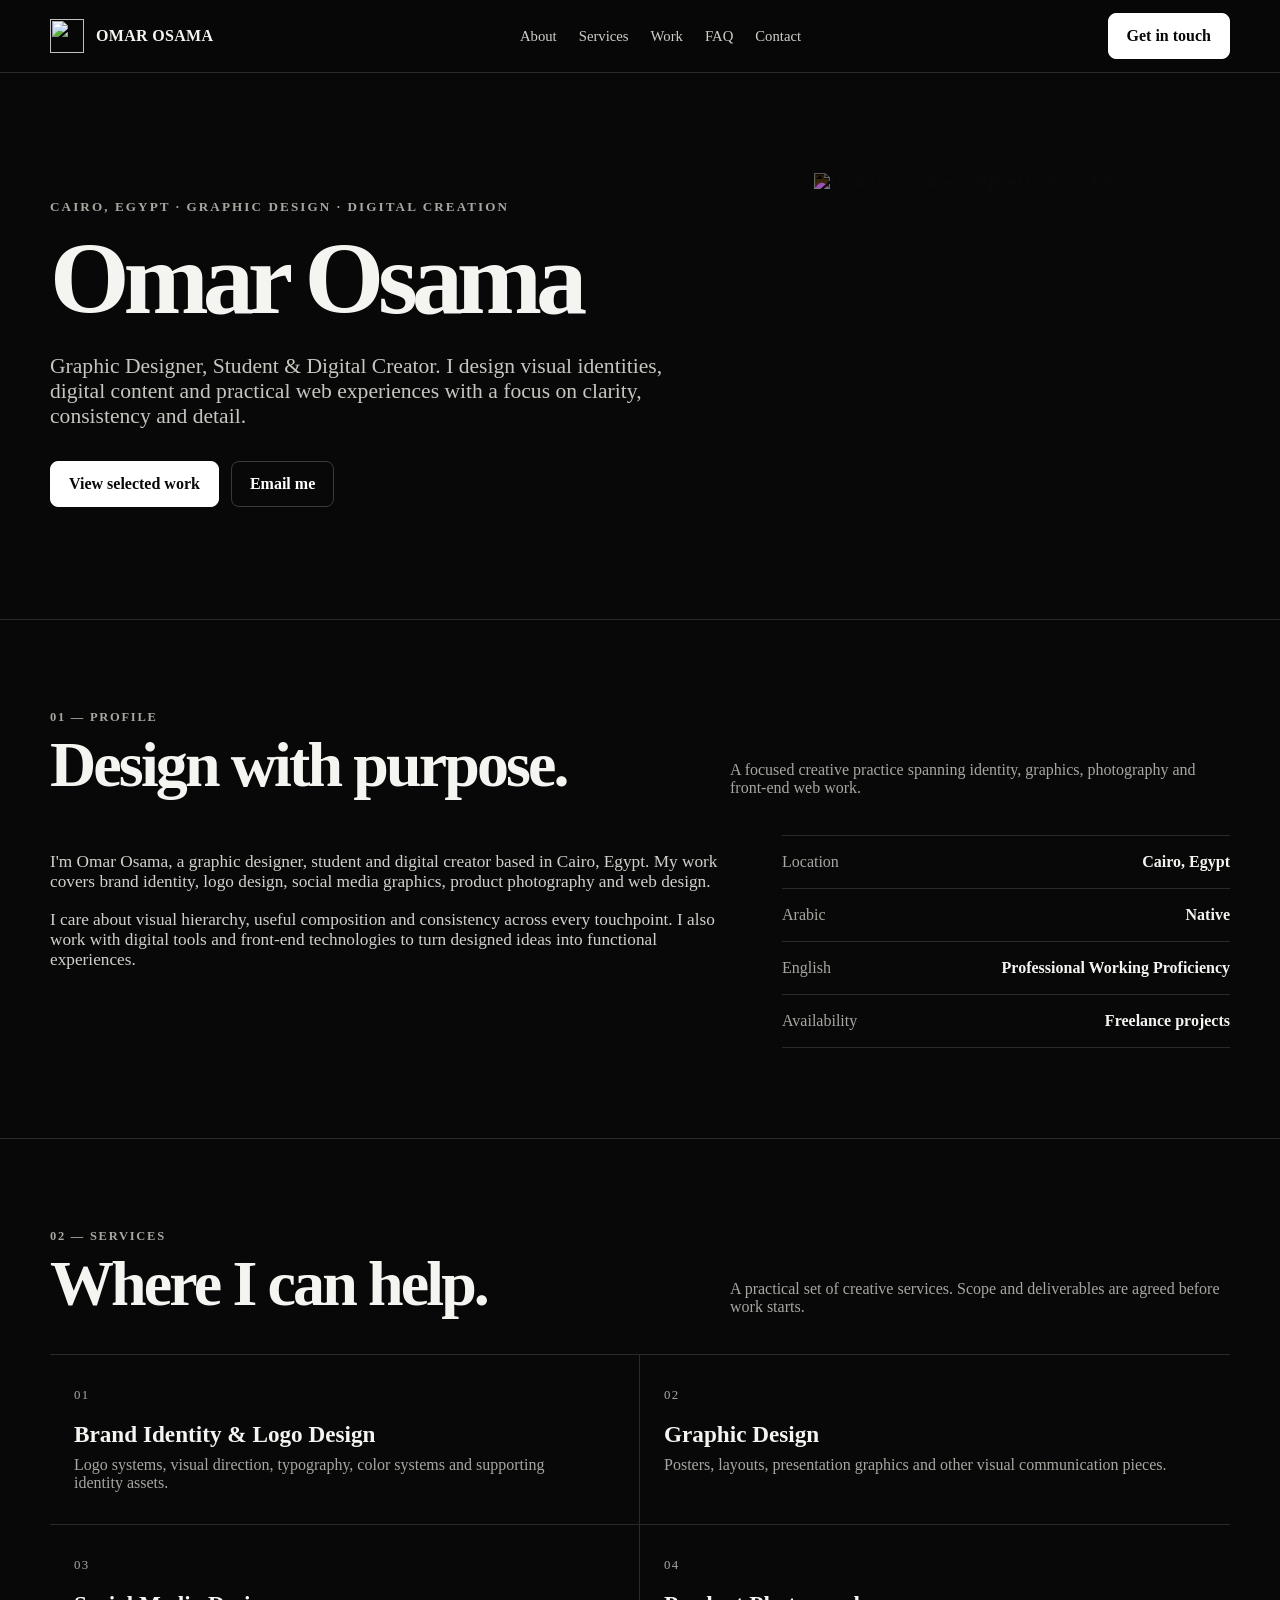
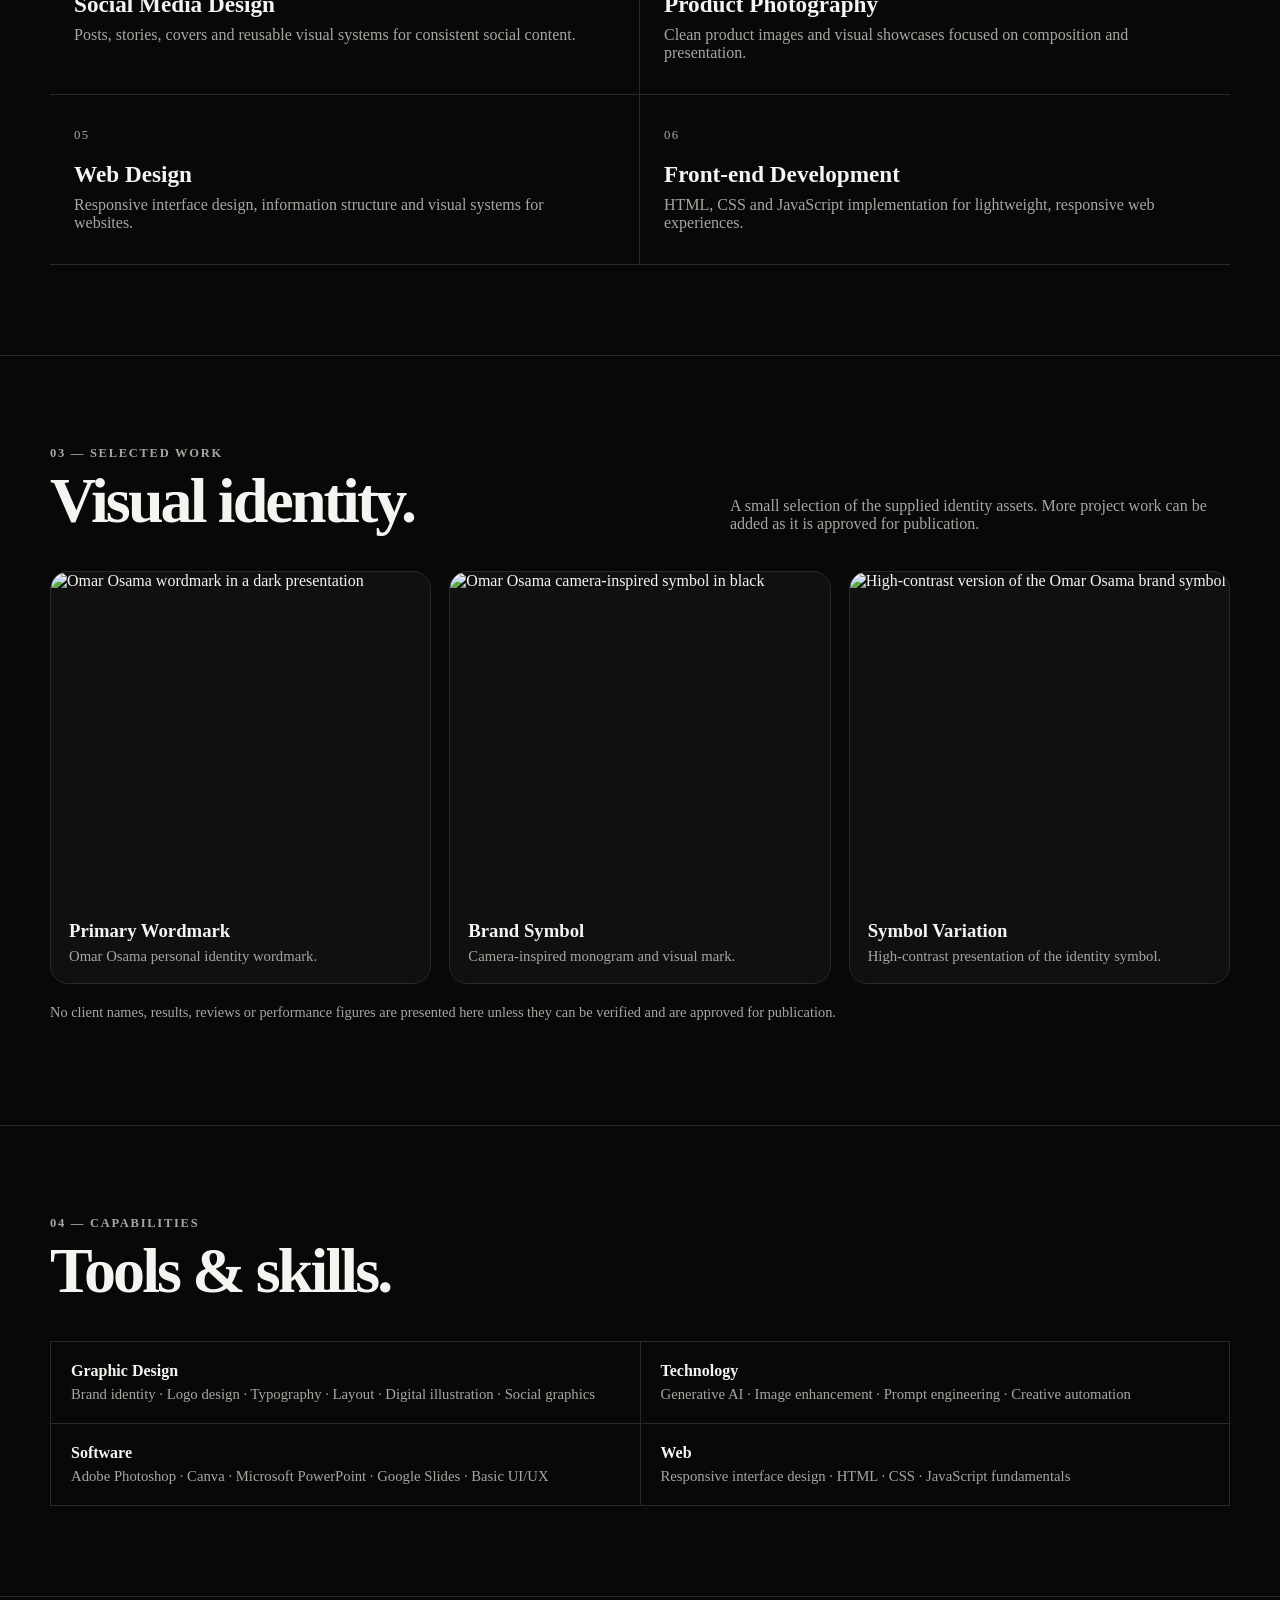
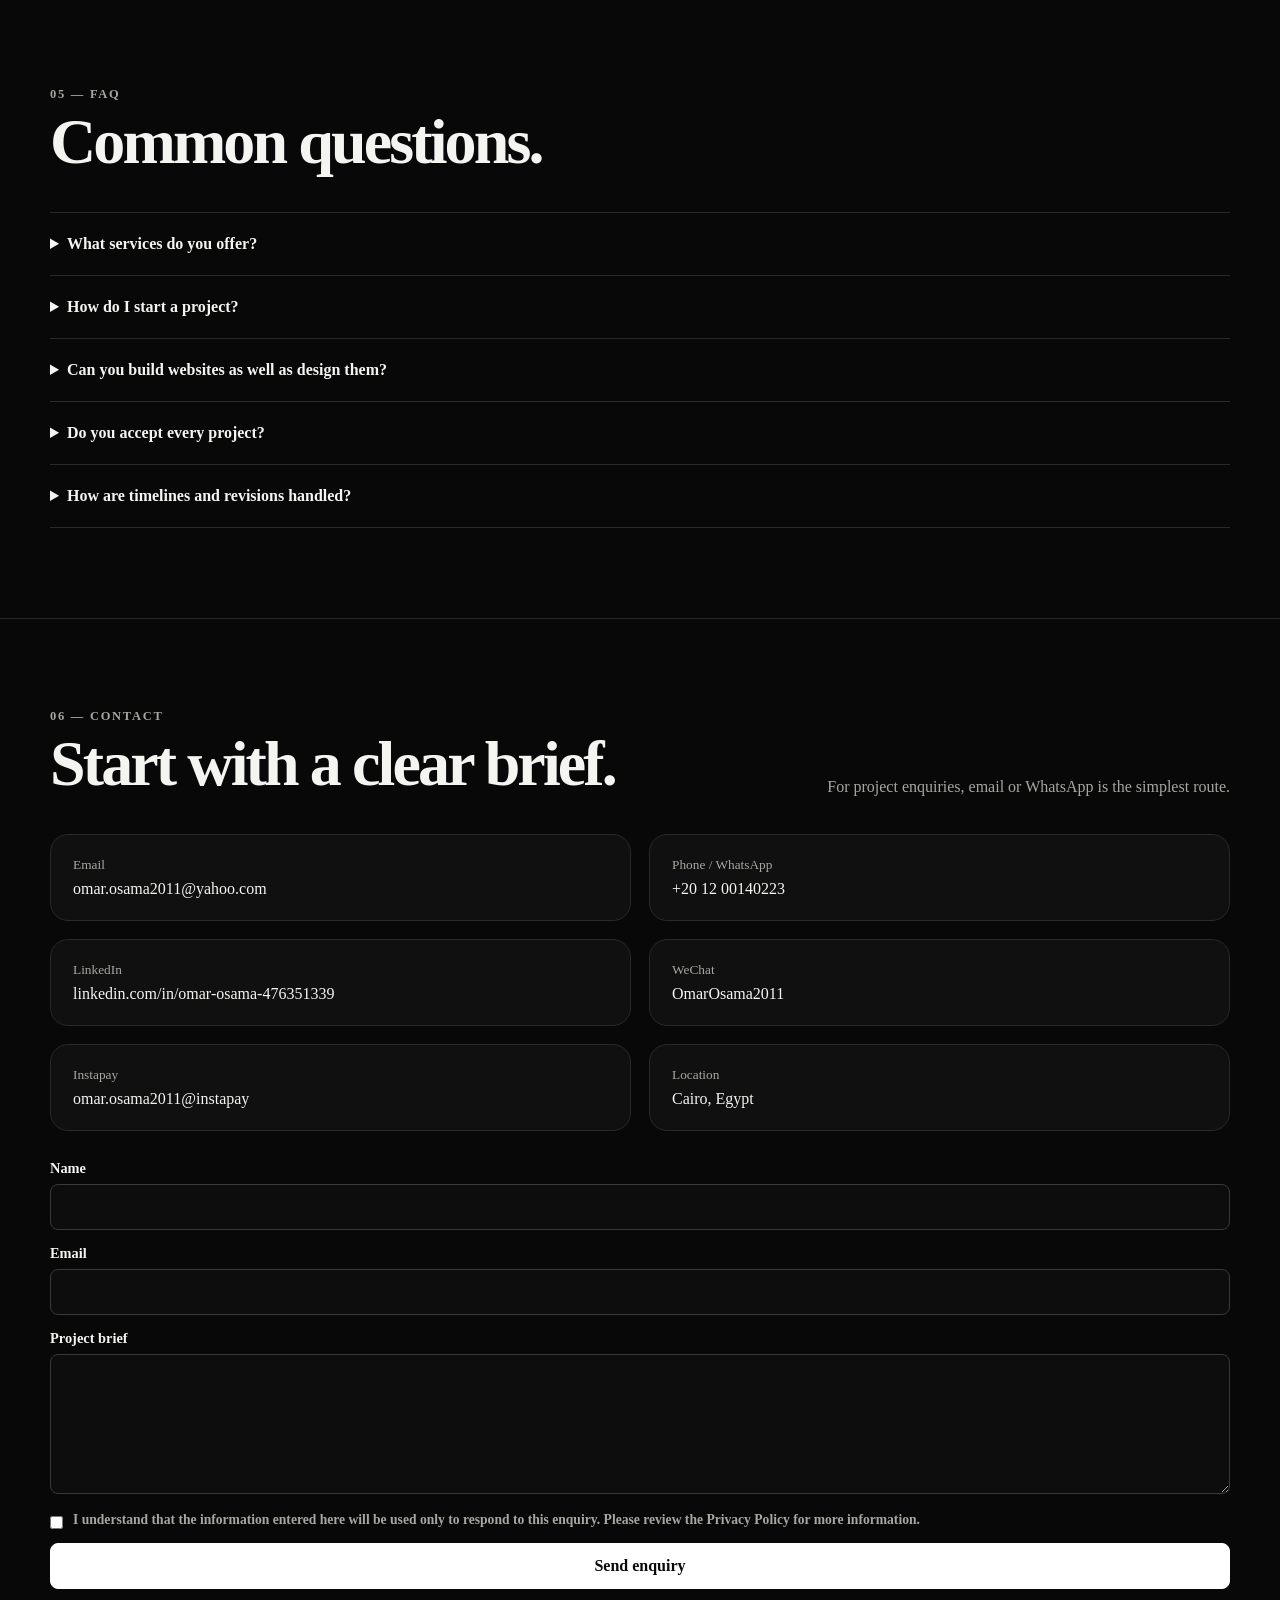
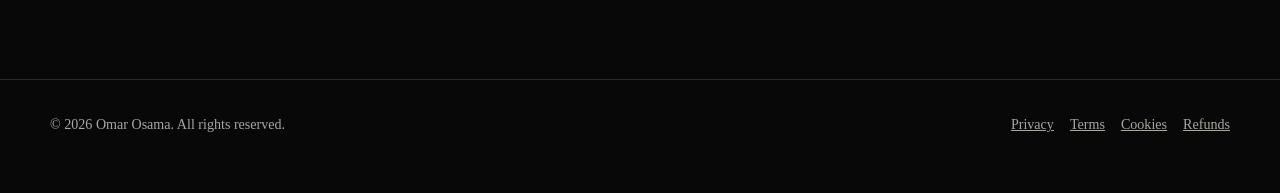
==== index.html @ 96613f1e "Add files via upload" ====
<!doctype html>
<html lang="en">
<head>
<meta charset="utf-8">
<meta name="viewport" content="width=device-width,initial-scale=1">
<meta name="description" content="Omar Osama — Graphic Designer, Student and Digital Creator based in Cairo, Egypt. Brand identity, graphic design, social media, photography and web design.">
<meta name="theme-color" content="#080808">
<title>Omar Osama — Graphic Designer</title>
<link rel="stylesheet" href="styles.css">
</head>
<body>
<a class="skip" href="#main">Skip to content</a>
<header>
  <div class="container nav">
    <a class="brand" href="./" aria-label="Omar Osama home"><img src="assets/icon.png" alt=""> <span>OMAR OSAMA</span></a>
    <nav aria-label="Primary navigation">
      <a href="#about">About</a><a href="#services">Services</a><a href="#work">Work</a><a href="#faq">FAQ</a><a href="#contact">Contact</a>
    </nav>
    <a class="button" href="#contact">Get in touch</a>
  </div>
</header>

<main id="main">
<section class="hero">
  <div class="container hero-grid">
    <div>
      <div class="kicker">Cairo, Egypt · Graphic Design · Digital Creation</div>
      <h1>Omar Osama</h1>
      <p class="lead">Graphic Designer, Student &amp; Digital Creator. I design visual identities, digital content and practical web experiences with a focus on clarity, consistency and detail.</p>
      <div class="hero-actions">
        <a class="button" href="#work">View selected work</a>
        <a class="button secondary" href="mailto:omar.osama2011@yahoo.com">Email me</a>
      </div>
    </div>
    <div class="hero-mark">
      <img src="assets/icon.png" alt="Omar Osama camera-inspired brand symbol">
    </div>
  </div>
</section>

<section id="about">
  <div class="container">
    <div class="section-head">
      <div><div class="eyebrow">01 — Profile</div><h2>Design with purpose.</h2></div>
      <p class="section-intro">A focused creative practice spanning identity, graphics, photography and front-end web work.</p>
    </div>
    <div class="about-grid">
      <div class="about-copy">
        <p>I'm Omar Osama, a graphic designer, student and digital creator based in Cairo, Egypt. My work covers brand identity, logo design, social media graphics, product photography and web design.</p>
        <p>I care about visual hierarchy, useful composition and consistency across every touchpoint. I also work with digital tools and front-end technologies to turn designed ideas into functional experiences.</p>
      </div>
      <div class="info-list" aria-label="Profile details">
        <div class="info-row"><span>Location</span><strong>Cairo, Egypt</strong></div>
        <div class="info-row"><span>Arabic</span><strong>Native</strong></div>
        <div class="info-row"><span>English</span><strong>Professional Working Proficiency</strong></div>
        <div class="info-row"><span>Availability</span><strong>Freelance projects</strong></div>
      </div>
    </div>
  </div>
</section>

<section id="services">
  <div class="container">
    <div class="section-head">
      <div><div class="eyebrow">02 — Services</div><h2>Where I can help.</h2></div>
      <p class="section-intro">A practical set of creative services. Scope and deliverables are agreed before work starts.</p>
    </div>
    <div class="services">
      <article class="service"><span class="service-number">01</span><h3>Brand Identity &amp; Logo Design</h3><p>Logo systems, visual direction, typography, color systems and supporting identity assets.</p></article>
      <article class="service"><span class="service-number">02</span><h3>Graphic Design</h3><p>Posters, layouts, presentation graphics and other visual communication pieces.</p></article>
      <article class="service"><span class="service-number">03</span><h3>Social Media Design</h3><p>Posts, stories, covers and reusable visual systems for consistent social content.</p></article>
      <article class="service"><span class="service-number">04</span><h3>Product Photography</h3><p>Clean product images and visual showcases focused on composition and presentation.</p></article>
      <article class="service"><span class="service-number">05</span><h3>Web Design</h3><p>Responsive interface design, information structure and visual systems for websites.</p></article>
      <article class="service"><span class="service-number">06</span><h3>Front-end Development</h3><p>HTML, CSS and JavaScript implementation for lightweight, responsive web experiences.</p></article>
    </div>
  </div>
</section>

<section id="work">
  <div class="container">
    <div class="section-head">
      <div><div class="eyebrow">03 — Selected work</div><h2>Visual identity.</h2></div>
      <p class="section-intro">A small selection of the supplied identity assets. More project work can be added as it is approved for publication.</p>
    </div>
    <div class="work-grid">
      <article class="work-card"><img src="assets/logo.png" alt="Omar Osama wordmark in a dark presentation"><div class="content"><h3>Primary Wordmark</h3><p>Omar Osama personal identity wordmark.</p></div></article>
      <article class="work-card"><img src="assets/icon.png" alt="Omar Osama camera-inspired symbol in black"><div class="content"><h3>Brand Symbol</h3><p>Camera-inspired monogram and visual mark.</p></div></article>
      <article class="work-card"><img src="assets/Picsart_26-09-09_19-32-39-934.jpg" alt="High-contrast version of the Omar Osama brand symbol"><div class="content"><h3>Symbol Variation</h3><p>High-contrast presentation of the identity symbol.</p></div></article>
    </div>
    <p class="note">No client names, results, reviews or performance figures are presented here unless they can be verified and are approved for publication.</p>
  </div>
</section>

<section id="skills">
  <div class="container">
    <div class="section-head">
      <div><div class="eyebrow">04 — Capabilities</div><h2>Tools &amp; skills.</h2></div>
    </div>
    <div class="skills">
      <div class="skill"><strong>Graphic Design</strong><span>Brand identity · Logo design · Typography · Layout · Digital illustration · Social graphics</span></div>
      <div class="skill"><strong>Technology</strong><span>Generative AI · Image enhancement · Prompt engineering · Creative automation</span></div>
      <div class="skill"><strong>Software</strong><span>Adobe Photoshop · Canva · Microsoft PowerPoint · Google Slides · Basic UI/UX</span></div>
      <div class="skill"><strong>Web</strong><span>Responsive interface design · HTML · CSS · JavaScript fundamentals</span></div>
    </div>
  </div>
</section>

<section id="faq">
  <div class="container">
    <div class="section-head">
      <div><div class="eyebrow">05 — FAQ</div><h2>Common questions.</h2></div>
    </div>
    <div class="faq">
      <details><summary>What services do you offer?</summary><p>Brand identity and logo design, graphic design, social media design, product photography, web design and front-end development.</p></details>
      <details><summary>How do I start a project?</summary><p>Send a short brief by email or WhatsApp. Include what you need, your goals, relevant references and any required deadline.</p></details>
      <details><summary>Can you build websites as well as design them?</summary><p>Yes. I can work on the visual design and on front-end implementation using HTML, CSS and JavaScript.</p></details>
      <details><summary>Do you accept every project?</summary><p>No. Project scope, timing, requirements and suitability are reviewed before work is accepted.</p></details>
      <details><summary>How are timelines and revisions handled?</summary><p>They depend on the agreed scope. The deliverables, revision approach and expected schedule should be confirmed before work begins.</p></details>
    </div>
  </div>
</section>

<section id="contact">
  <div class="container">
    <div class="section-head">
      <div><div class="eyebrow">06 — Contact</div><h2>Start with a clear brief.</h2></div>
      <p class="section-intro">For project enquiries, email or WhatsApp is the simplest route.</p>
    </div>
    <div class="contact-grid">
      <div class="contact-card"><small>Email</small><a href="mailto:omar.osama2011@yahoo.com">omar.osama2011@yahoo.com</a></div>
      <div class="contact-card"><small>Phone / WhatsApp</small><a href="https://wa.me/201200140223">+20 12 00140223</a></div>
      <div class="contact-card"><small>LinkedIn</small><a href="https://www.linkedin.com/in/omar-osama-476351339" rel="noopener">linkedin.com/in/omar-osama-476351339</a></div>
      <div class="contact-card"><small>WeChat</small><a href="https://www.wechat.com/OmarOsama2011" rel="noopener">OmarOsama2011</a></div>
      <div class="contact-card"><small>Instapay</small><span>omar.osama2011@instapay</span></div>
      <div class="contact-card"><small>Location</small><span>Cairo, Egypt</span></div>
    </div>

    <form class="form" action="mailto:omar.osama2011@yahoo.com" method="post" enctype="text/plain">
      <div><label for="name">Name</label><input id="name" name="name" autocomplete="name" required></div>
      <div><label for="email">Email</label><input id="email" name="email" type="email" autocomplete="email" required></div>
      <div><label for="message">Project brief</label><textarea id="message" name="message" required></textarea></div>
      <label class="consent"><input type="checkbox" required> <span>I understand that the information entered here will be used only to respond to this enquiry. Please review the Privacy Policy for more information.</span></label>
      <button class="button" type="submit">Send enquiry</button>
    </form>
  </div>
</section>
</main>

<footer>
  <div class="container footer-grid">
    <div>© 2026 Omar Osama. All rights reserved.</div>
    <div class="legal-nav"><a href="privacy.html">Privacy</a><a href="terms.html">Terms</a><a href="cookies.html">Cookies</a><a href="refund.html">Refunds</a></div>
  </div>
</footer>
</body>
</html>
---- styles.css ----
:root{
  --bg:#080808; --surface:#101010; --surface-2:#151515; --text:#f4f4f1;
  --muted:#a7a7a1; --line:#292929; --focus:#ffffff;
  --max:1180px; --radius:18px;
}
*{box-sizing:border-box}
html{scroll-behavior:smooth}
body{margin:0;background:var(--bg);color:var(--text);font-family:Inter,ui-sans-serif,system-ui,-apple-system,BlinkMacSystemFont,"Segoe UI",sans-serif;line-height:1.6}
body,button,input,textarea{font:inherit}
a{color:inherit}
img{max-width:100%;display:block}
.container{width:min(calc(100% - 40px),var(--max));margin:auto}
.skip{position:fixed;left:16px;top:16px;transform:translateY(-150%);background:#fff;color:#000;padding:10px 14px;z-index:1000;border-radius:8px}
.skip:focus{transform:none}
header{position:sticky;top:0;z-index:50;background:rgba(8,8,8,.94);border-bottom:1px solid var(--line);backdrop-filter:blur(14px)}
.nav{min-height:72px;display:flex;align-items:center;justify-content:space-between;gap:24px}
.brand{display:flex;align-items:center;gap:12px;text-decoration:none;font-weight:700;letter-spacing:.02em}
.brand img{width:34px;height:34px;object-fit:contain}
nav{display:flex;gap:22px;align-items:center}
nav a{text-decoration:none;color:#cfcfc9;font-size:.92rem}
nav a:hover,nav a:focus{color:#fff}
.button{display:inline-flex;align-items:center;justify-content:center;min-height:46px;padding:0 18px;border:1px solid #fff;background:#fff;color:#080808;text-decoration:none;font-weight:700;border-radius:8px}
.button.secondary{background:transparent;color:#fff;border-color:#3a3a3a}
.button:hover,.button:focus{filter:brightness(.92)}
.button:focus-visible,a:focus-visible,summary:focus-visible,input:focus-visible,textarea:focus-visible{outline:3px solid #fff;outline-offset:3px}
.hero{padding:100px 0 86px;border-bottom:1px solid var(--line)}
.hero-grid{display:grid;grid-template-columns:1.15fr .85fr;gap:70px;align-items:center}
.kicker{font-size:.82rem;text-transform:uppercase;letter-spacing:.16em;color:var(--muted);font-weight:700}
h1{font-size:clamp(3.4rem,8vw,7.5rem);line-height:.9;letter-spacing:-.06em;margin:18px 0 28px;max-width:900px}
.lead{font-size:clamp(1.05rem,2vw,1.35rem);color:#c6c6c0;max-width:690px}
.hero-actions{display:flex;gap:12px;flex-wrap:wrap;margin-top:32px}
.hero-mark{display:flex;justify-content:center}
.hero-mark img{width:min(360px,80%);aspect-ratio:1/1;object-fit:contain;filter:invert(1);opacity:.96}
section{padding:90px 0;border-bottom:1px solid var(--line)}
.section-head{display:flex;justify-content:space-between;gap:30px;align-items:end;margin-bottom:38px}
.eyebrow{font-size:.78rem;letter-spacing:.14em;text-transform:uppercase;color:var(--muted);font-weight:700}
h2{font-size:clamp(2.2rem,5vw,4.4rem);line-height:1;letter-spacing:-.045em;margin:8px 0 0}
.section-intro{max-width:500px;color:var(--muted);margin:0}
.about-grid{display:grid;grid-template-columns:1.2fr .8fr;gap:60px}
.about-copy p{font-size:1.08rem;color:#d1d1cc}
.info-list{border-top:1px solid var(--line)}
.info-row{display:flex;justify-content:space-between;gap:20px;padding:17px 0;border-bottom:1px solid var(--line)}
.info-row span:first-child{color:var(--muted)}
.services{display:grid;grid-template-columns:repeat(2,1fr);border-top:1px solid var(--line)}
.service{padding:30px 24px 32px;border-bottom:1px solid var(--line)}
.service:nth-child(odd){border-right:1px solid var(--line)}
.service-number{font-size:.8rem;color:var(--muted);letter-spacing:.1em}
.service h3{font-size:1.45rem;margin:18px 0 8px}
.service p{color:var(--muted);margin:0;max-width:520px}
.work-grid{display:grid;grid-template-columns:repeat(3,1fr);gap:18px}
.work-card{background:var(--surface);border:1px solid var(--line);border-radius:var(--radius);overflow:hidden}
.work-card img{width:100%;height:330px;object-fit:cover}
.work-card .content{padding:18px}
.work-card h3{margin:0 0 6px}
.work-card p{margin:0;color:var(--muted);font-size:.92rem}
.note{margin-top:20px;color:var(--muted);font-size:.9rem}
.skills{display:grid;grid-template-columns:repeat(2,1fr);gap:1px;background:var(--line);border:1px solid var(--line)}
.skill{background:var(--bg);padding:20px}
.skill strong{display:block;margin-bottom:5px}
.skill span{color:var(--muted);font-size:.92rem}
.faq{border-top:1px solid var(--line)}
details{border-bottom:1px solid var(--line);padding:22px 0}
summary{cursor:pointer;font-weight:700;list-style-position:inside}
details p{color:var(--muted);max-width:800px;padding-left:24px}
.contact-grid{display:grid;grid-template-columns:1fr 1fr;gap:18px}
.contact-card{border:1px solid var(--line);padding:22px;border-radius:var(--radius);background:var(--surface)}
.contact-card small{display:block;color:var(--muted);margin-bottom:7px}
.contact-card a{text-decoration:none;word-break:break-word}
.form{margin-top:28px;display:grid;gap:14px}
label{font-weight:700;font-size:.9rem}
input,textarea{width:100%;margin-top:7px;background:#0d0d0d;color:#fff;border:1px solid #3a3a3a;border-radius:8px;padding:13px}
textarea{min-height:140px;resize:vertical}
.consent{display:flex;gap:10px;align-items:flex-start;color:var(--muted);font-size:.85rem}
.consent input{width:auto;margin:4px 0 0}
footer{padding:36px 0 60px;color:var(--muted);font-size:.88rem}
.footer-grid{display:flex;justify-content:space-between;gap:20px;flex-wrap:wrap}
.legal-nav{display:flex;gap:16px;flex-wrap:wrap}
.legal-nav a{color:var(--muted)}
@media(max-width:850px){
  .hero-grid,.about-grid,.contact-grid{grid-template-columns:1fr}
  .hero{padding-top:70px}.hero-mark{justify-content:flex-start}.hero-mark img{width:220px}
  nav{display:none}.work-grid{grid-template-columns:1fr 1fr}
}
@media(max-width:580px){
  .container{width:min(calc(100% - 28px),var(--max))}
  section{padding:65px 0}.services,.skills,.work-grid{grid-template-columns:1fr}
  .service:nth-child(odd){border-right:0}
  h1{font-size:clamp(3.2rem,18vw,5.2rem)}
  .section-head{display:block}.section-intro{margin-top:16px}
}
@media(prefers-reduced-motion:reduce){html{scroll-behavior:auto}}
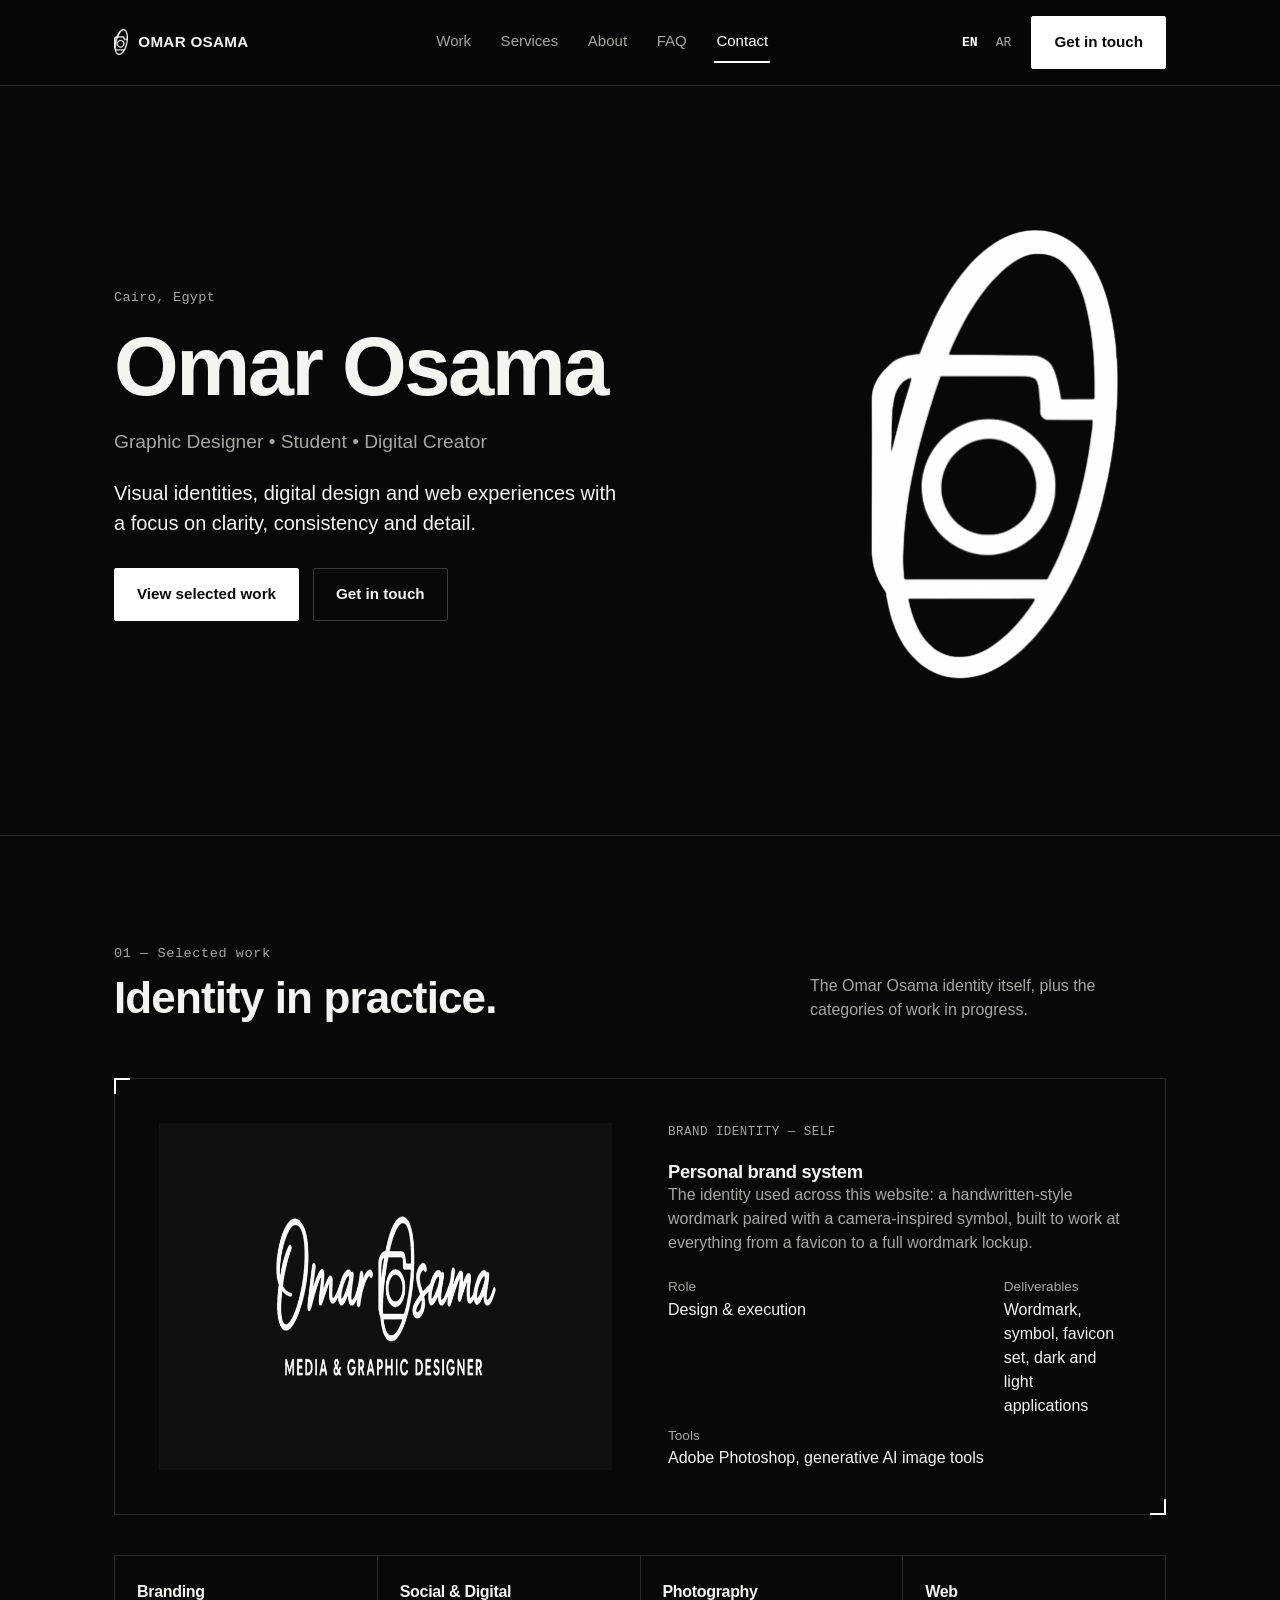
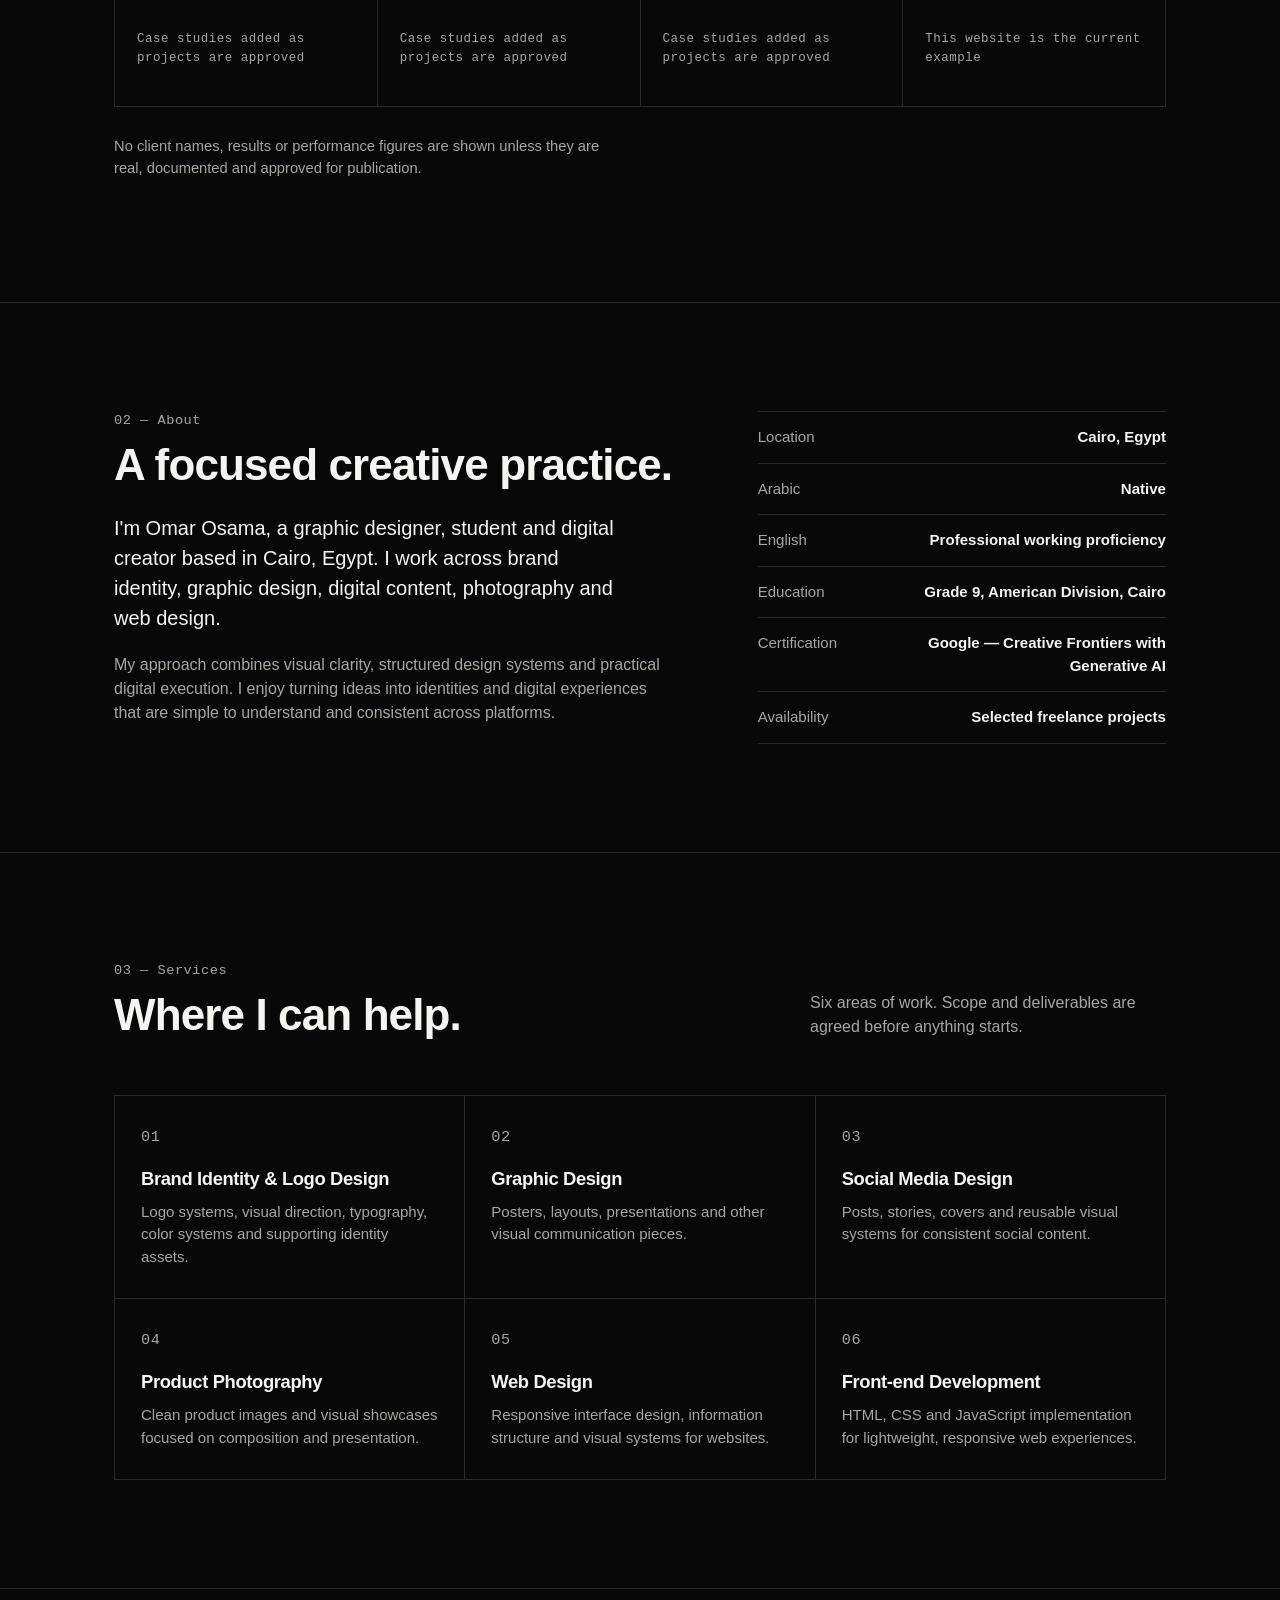
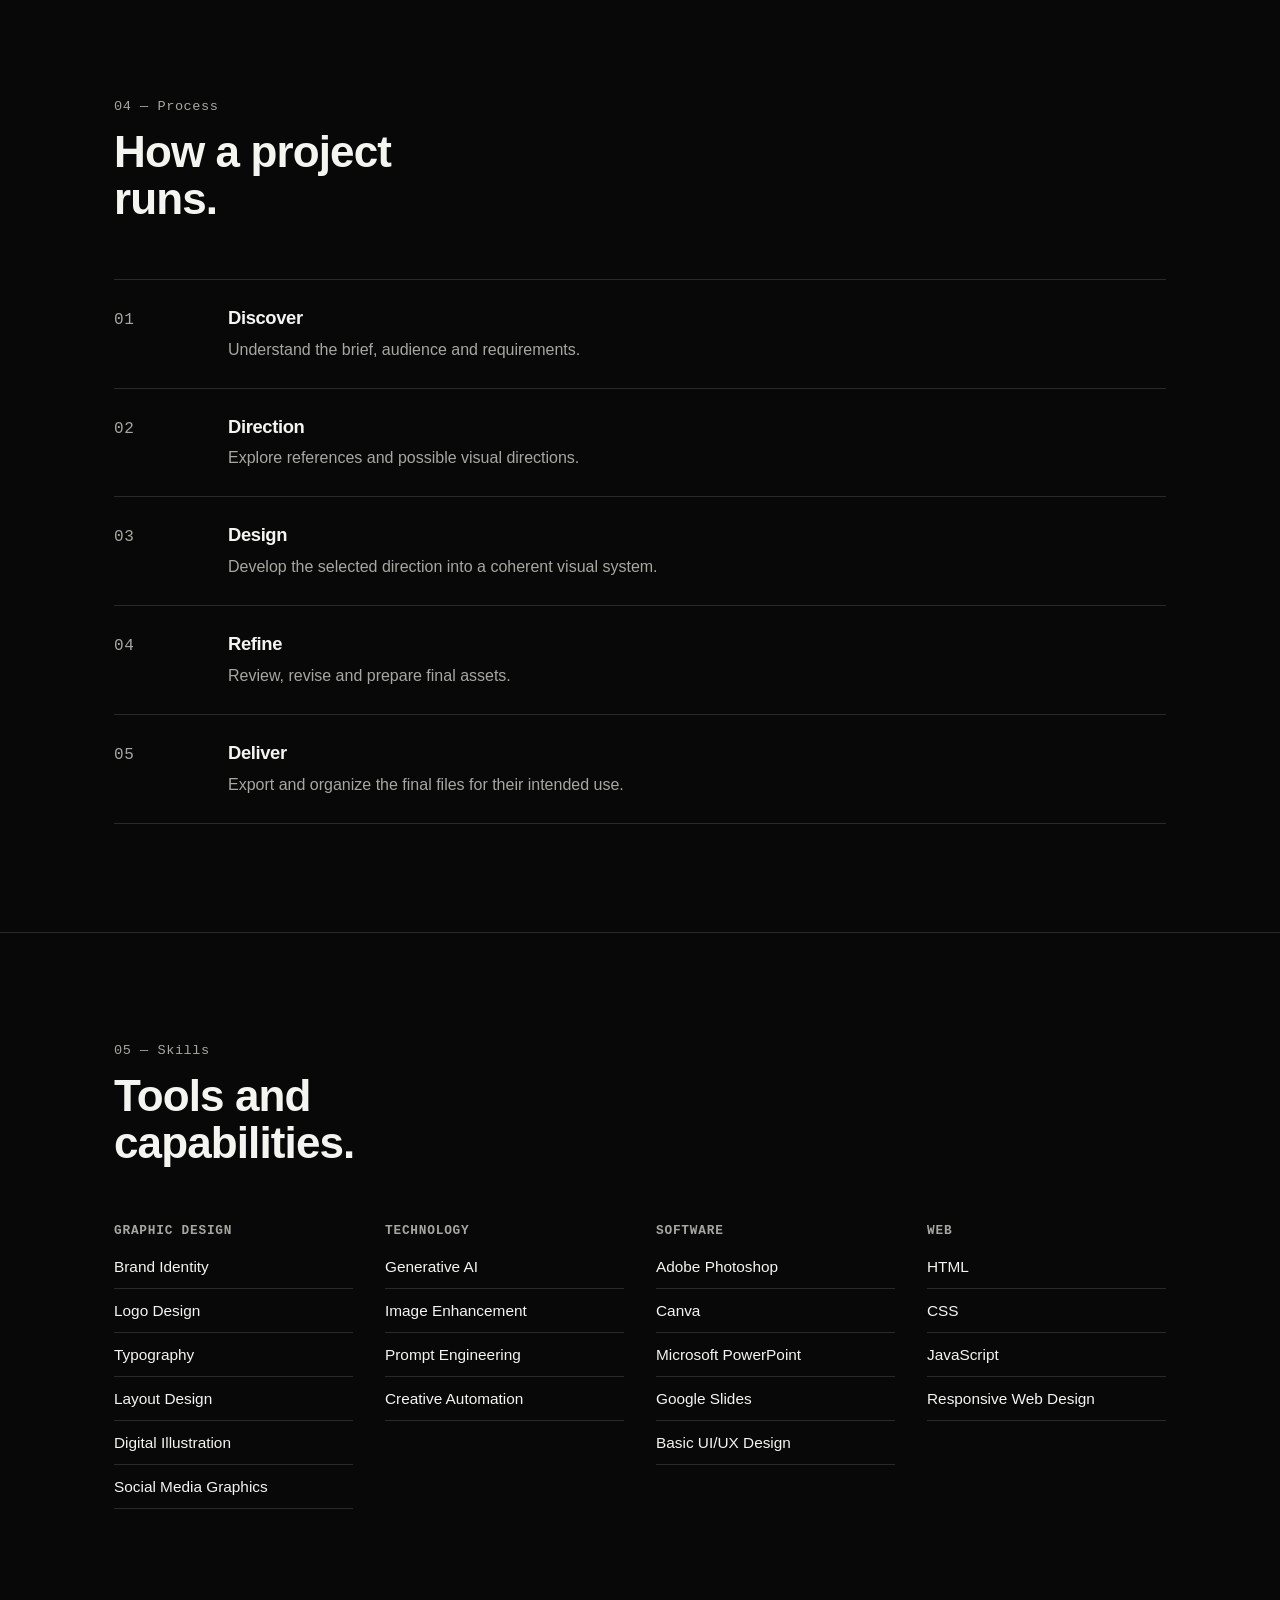
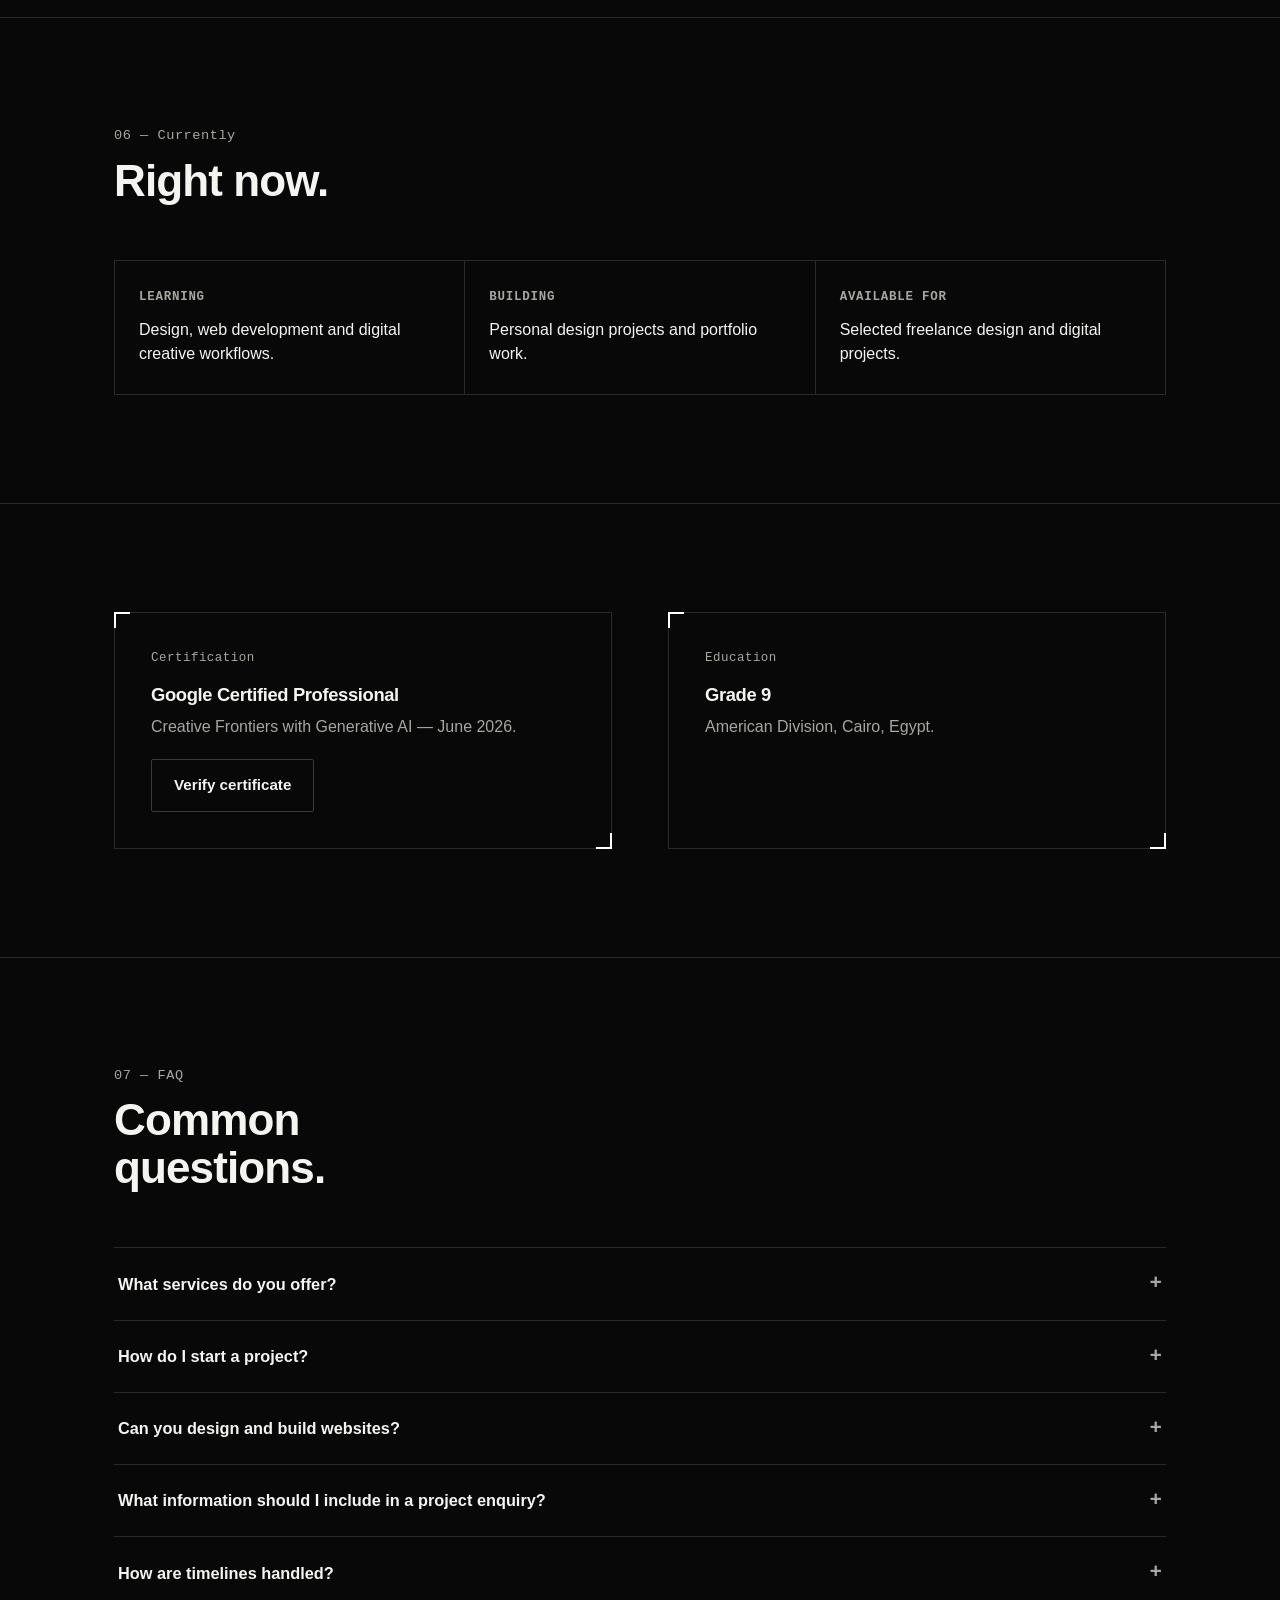
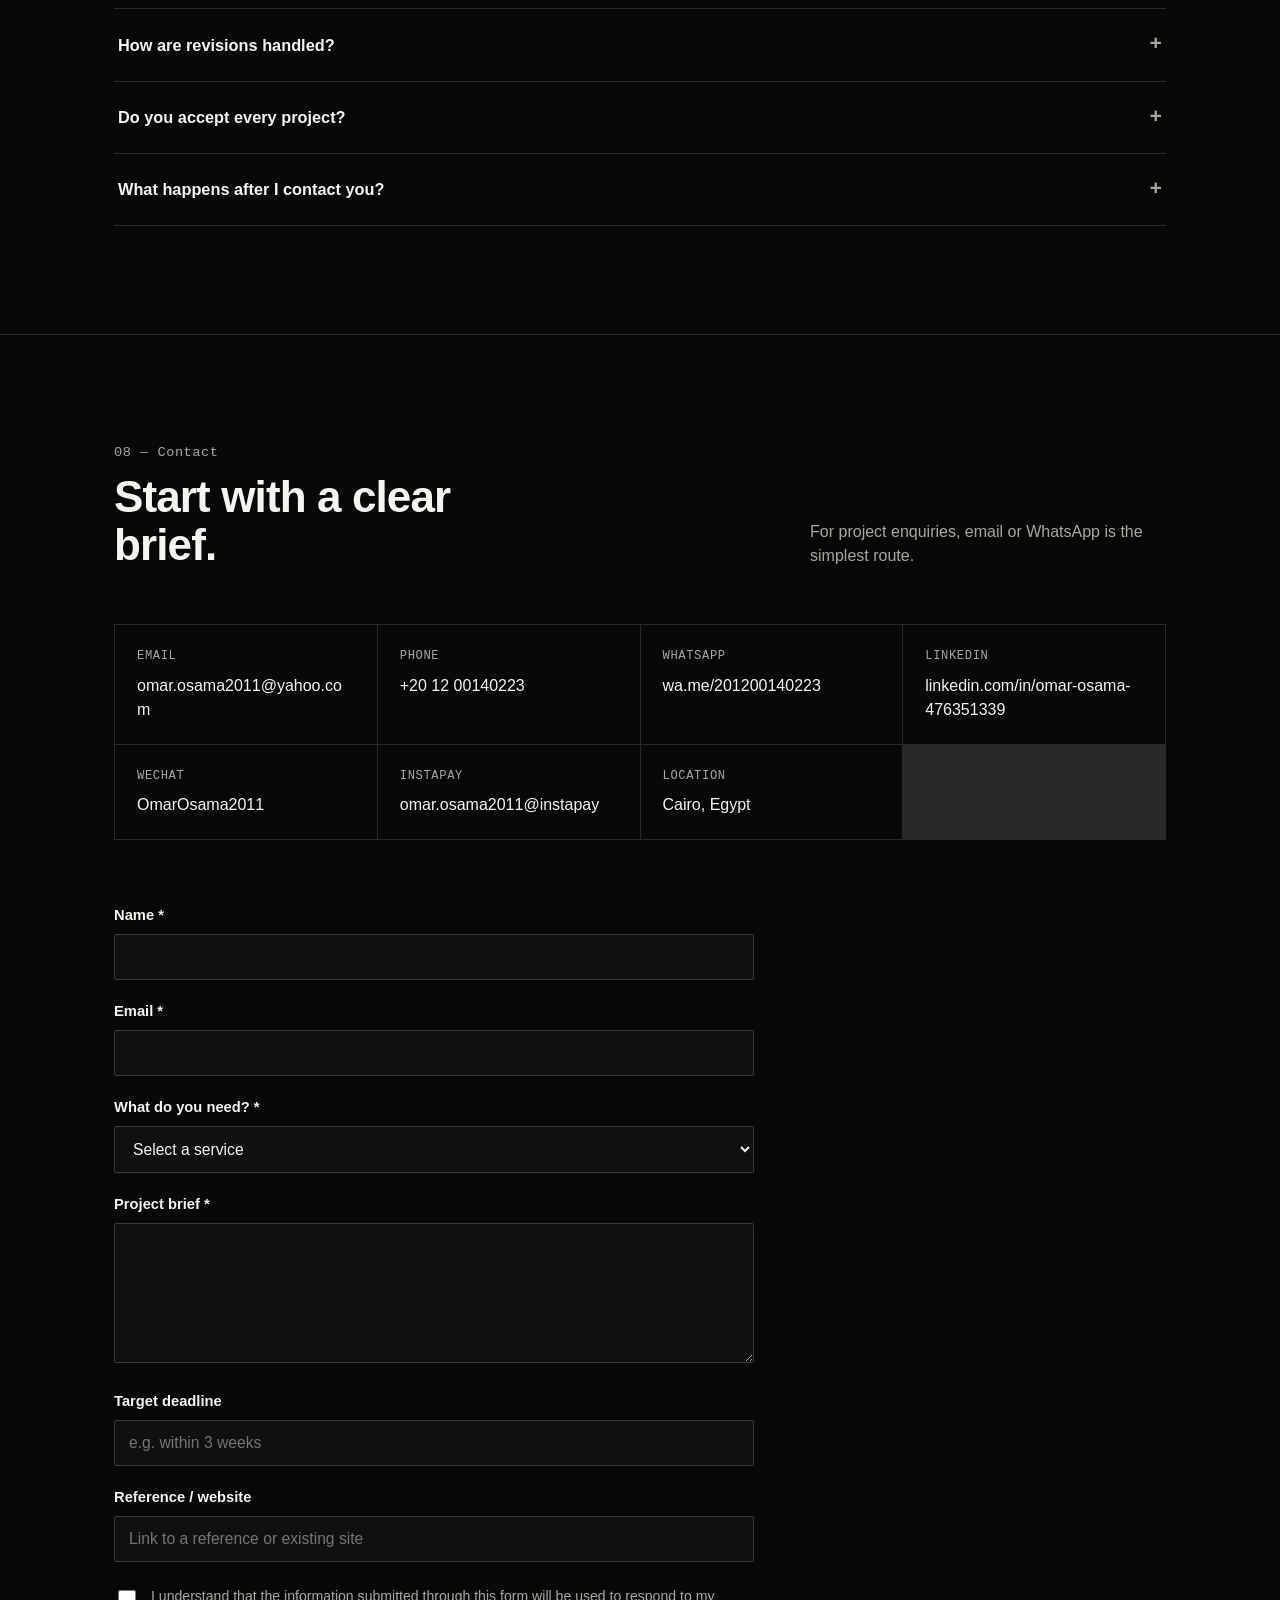
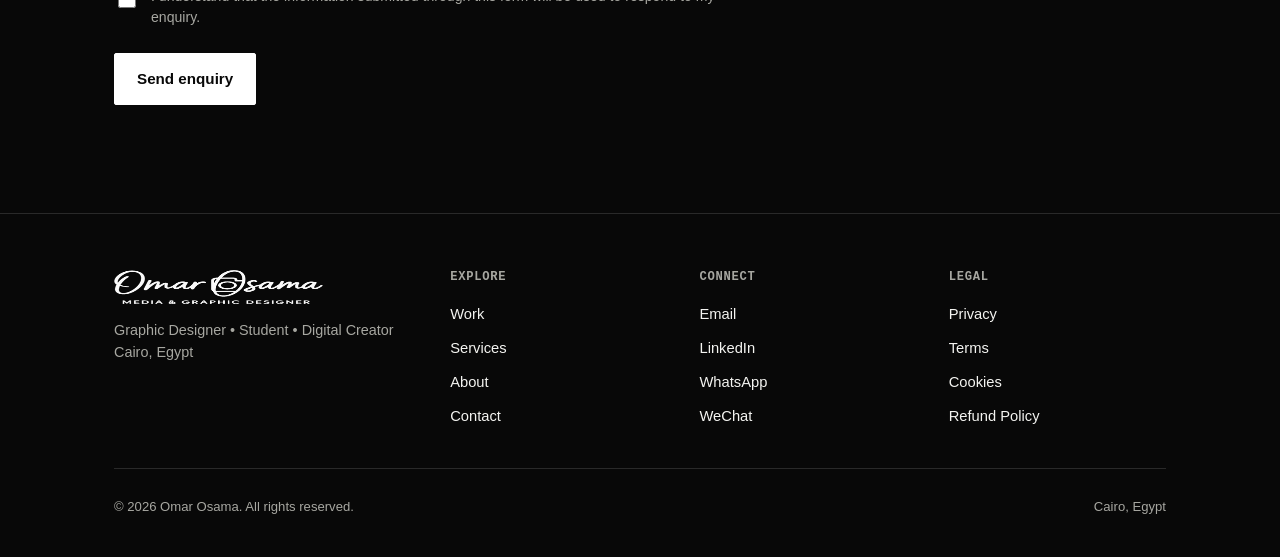
==== commit e89d1a8b: "Add files via upload" ====
--- a/index.html
+++ b/index.html
@@ -1,156 +1,543 @@
 <!doctype html>
-<html lang="en">
+<html lang="en" dir="ltr">
 <head>
 <meta charset="utf-8">
-<meta name="viewport" content="width=device-width,initial-scale=1">
-<meta name="description" content="Omar Osama — Graphic Designer, Student and Digital Creator based in Cairo, Egypt. Brand identity, graphic design, social media, photography and web design.">
+<meta name="viewport" content="width=device-width, initial-scale=1">
+<title>Omar Osama — Graphic Designer & Digital Creator | Cairo, Egypt</title>
+<meta name="description" content="Omar Osama is a graphic designer and digital creator based in Cairo, Egypt, specializing in brand identity, logo design, social media graphics, photography and web design.">
 <meta name="theme-color" content="#080808">
-<title>Omar Osama — Graphic Designer</title>
+<link rel="canonical" href="https://omarosama.com/">
+<link rel="alternate" hreflang="en" href="https://omarosama.com/">
+<link rel="alternate" hreflang="ar" href="https://omarosama.com/ar/">
+<link rel="alternate" hreflang="x-default" href="https://omarosama.com/">
+
+<!-- Favicons (Omar Osama camera-inspired symbol) -->
+<link rel="icon" href="/favicon.ico" sizes="any">
+<link rel="icon" type="image/png" sizes="16x16" href="/assets/favicon-16.png">
+<link rel="icon" type="image/png" sizes="32x32" href="/assets/favicon-32.png">
+<link rel="apple-touch-icon" sizes="180x180" href="/assets/apple-touch-icon.png">
+<link rel="icon" type="image/png" sizes="512x512" href="/assets/favicon-512.png">
+<link rel="manifest" href="/site.webmanifest">
+
+<!-- Open Graph -->
+<meta property="og:type" content="website">
+<meta property="og:title" content="Omar Osama — Graphic Designer & Digital Creator | Cairo, Egypt">
+<meta property="og:description" content="Visual identities, digital design and web experiences with a focus on clarity, consistency and detail.">
+<meta property="og:url" content="https://omarosama.com/">
+<meta property="og:image" content="https://omarosama.com/assets/favicon-512.png">
+<meta property="og:locale" content="en_US">
+<meta property="og:locale:alternate" content="ar_EG">
+
+<!-- Twitter -->
+<meta name="twitter:card" content="summary">
+<meta name="twitter:title" content="Omar Osama — Graphic Designer & Digital Creator">
+<meta name="twitter:description" content="Brand identity, graphic design, photography and web design. Based in Cairo, Egypt.">
+<meta name="twitter:image" content="https://omarosama.com/assets/favicon-512.png">
+
 <link rel="stylesheet" href="styles.css">
+<script type="application/ld+json">
+{
+  "@context": "https://schema.org",
+  "@type": "Person",
+  "name": "Omar Osama",
+  "alternateName": "Omar Osama Ali",
+  "jobTitle": "Graphic Designer",
+  "url": "https://omarosama.com/",
+  "image": "https://omarosama.com/assets/favicon-512.png",
+  "email": "mailto:omar.osama2011@yahoo.com",
+  "address": {
+    "@type": "PostalAddress",
+    "addressLocality": "Cairo",
+    "addressCountry": "EG"
+  },
+  "knowsLanguage": ["Arabic", "English"],
+  "sameAs": [
+    "https://www.linkedin.com/in/omar-osama-476351339"
+  ]
+}
+</script>
 </head>
 <body>
 <a class="skip" href="#main">Skip to content</a>
+
 <header>
   <div class="container nav">
-    <a class="brand" href="./" aria-label="Omar Osama home"><img src="assets/icon.png" alt=""> <span>OMAR OSAMA</span></a>
-    <nav aria-label="Primary navigation">
-      <a href="#about">About</a><a href="#services">Services</a><a href="#work">Work</a><a href="#faq">FAQ</a><a href="#contact">Contact</a>
+    <a class="brand" href="/" aria-label="Omar Osama, home">
+      <img src="assets/icon-white-sm.png" alt="" width="20" height="36">
+      <span>OMAR OSAMA</span>
+    </a>
+
+    <nav class="primary-nav" aria-label="Primary">
+      <a href="#work">Work</a>
+      <a href="#services">Services</a>
+      <a href="#about">About</a>
+      <a href="#faq">FAQ</a>
+      <a href="#contact">Contact</a>
     </nav>
-    <a class="button" href="#contact">Get in touch</a>
+
+    <div class="nav-right">
+      <div class="lang-switch" aria-label="Language">
+        <a href="/" aria-current="true" lang="en">EN</a>
+        <a href="/ar/" lang="ar">AR</a>
+      </div>
+      <a class="button" href="#contact">Get in touch</a>
+      <button class="menu-toggle" aria-label="Open menu" aria-expanded="false" aria-controls="primary-nav">
+        <svg width="20" height="20" viewBox="0 0 20 20" fill="none" aria-hidden="true"><path d="M2 5h16M2 10h16M2 15h16" stroke="currentColor" stroke-width="1.6" stroke-linecap="round"/></svg>
+      </button>
+    </div>
   </div>
 </header>
 
 <main id="main">
-<section class="hero">
-  <div class="container hero-grid">
-    <div>
-      <div class="kicker">Cairo, Egypt · Graphic Design · Digital Creation</div>
-      <h1>Omar Osama</h1>
-      <p class="lead">Graphic Designer, Student &amp; Digital Creator. I design visual identities, digital content and practical web experiences with a focus on clarity, consistency and detail.</p>
-      <div class="hero-actions">
-        <a class="button" href="#work">View selected work</a>
-        <a class="button secondary" href="mailto:omar.osama2011@yahoo.com">Email me</a>
-      </div>
-    </div>
-    <div class="hero-mark">
-      <img src="assets/icon.png" alt="Omar Osama camera-inspired brand symbol">
-    </div>
-  </div>
-</section>
-
-<section id="about">
-  <div class="container">
-    <div class="section-head">
-      <div><div class="eyebrow">01 — Profile</div><h2>Design with purpose.</h2></div>
-      <p class="section-intro">A focused creative practice spanning identity, graphics, photography and front-end web work.</p>
-    </div>
-    <div class="about-grid">
-      <div class="about-copy">
-        <p>I'm Omar Osama, a graphic designer, student and digital creator based in Cairo, Egypt. My work covers brand identity, logo design, social media graphics, product photography and web design.</p>
-        <p>I care about visual hierarchy, useful composition and consistency across every touchpoint. I also work with digital tools and front-end technologies to turn designed ideas into functional experiences.</p>
+
+  <!-- HERO -->
+  <section class="hero" aria-label="Introduction">
+    <div class="container hero-grid">
+      <div>
+        <p class="hero-kicker">Cairo, Egypt</p>
+        <h1>Omar Osama</h1>
+        <p class="hero-role">Graphic Designer • Student • Digital Creator</p>
+        <p class="lead">Visual identities, digital design and web experiences with a focus on clarity, consistency and detail.</p>
+        <div class="hero-actions">
+          <a class="button" href="#work">View selected work</a>
+          <a class="button secondary" href="#contact">Get in touch</a>
+        </div>
+      </div>
+      <div class="hero-mark">
+        <img src="assets/icon-white-lg.png" alt="Omar Osama camera-inspired brand symbol" width="495" height="900">
+      </div>
+    </div>
+  </section>
+
+  <!-- SELECTED WORK -->
+  <section id="work" aria-labelledby="work-heading">
+    <div class="container">
+      <div class="section-head">
+        <div>
+          <span class="section-index frame-num">01 — Selected work</span>
+          <h2 id="work-heading">Identity in practice.</h2>
+        </div>
+        <p class="section-intro">The Omar Osama identity itself, plus the categories of work in progress.</p>
+      </div>
+
+      <article class="case-study frame">
+        <div class="case-visual">
+          <img src="assets/logo-white-header.png" alt="Omar Osama wordmark with camera-inspired symbol" loading="lazy" width="417" height="160">
+        </div>
+        <div class="case-body">
+          <div class="case-meta">
+            <span class="frame-num">Brand Identity — Self</span>
+          </div>
+          <h3>Personal brand system</h3>
+          <p>The identity used across this website: a handwritten-style wordmark paired with a camera-inspired symbol, built to work at everything from a favicon to a full wordmark lockup.</p>
+          <dl>
+            <div><dt>Role</dt><dd>Design &amp; execution</dd></div>
+            <div><dt>Deliverables</dt><dd>Wordmark, symbol, favicon set, dark and light applications</dd></div>
+            <div><dt>Tools</dt><dd>Adobe Photoshop, generative AI image tools</dd></div>
+          </dl>
+        </div>
+      </article>
+
+      <div class="work-categories">
+        <div class="work-category">
+          <h3>Branding</h3>
+          <p class="frame-num status">Case studies added as projects are approved</p>
+        </div>
+        <div class="work-category">
+          <h3>Social &amp; Digital</h3>
+          <p class="frame-num status">Case studies added as projects are approved</p>
+        </div>
+        <div class="work-category">
+          <h3>Photography</h3>
+          <p class="frame-num status">Case studies added as projects are approved</p>
+        </div>
+        <div class="work-category">
+          <h3>Web</h3>
+          <p class="frame-num status">This website is the current example</p>
+        </div>
+      </div>
+      <p class="work-note">No client names, results or performance figures are shown unless they are real, documented and approved for publication.</p>
+    </div>
+  </section>
+
+  <!-- ABOUT -->
+  <section id="about" aria-labelledby="about-heading">
+    <div class="container about-grid">
+      <div>
+        <span class="section-index frame-num">02 — About</span>
+        <h2 id="about-heading">A focused creative practice.</h2>
+        <p class="lead" style="margin-top:24px;">I'm Omar Osama, a graphic designer, student and digital creator based in Cairo, Egypt. I work across brand identity, graphic design, digital content, photography and web design.</p>
+        <p>My approach combines visual clarity, structured design systems and practical digital execution. I enjoy turning ideas into identities and digital experiences that are simple to understand and consistent across platforms.</p>
       </div>
       <div class="info-list" aria-label="Profile details">
         <div class="info-row"><span>Location</span><strong>Cairo, Egypt</strong></div>
         <div class="info-row"><span>Arabic</span><strong>Native</strong></div>
-        <div class="info-row"><span>English</span><strong>Professional Working Proficiency</strong></div>
-        <div class="info-row"><span>Availability</span><strong>Freelance projects</strong></div>
-      </div>
-    </div>
-  </div>
-</section>
-
-<section id="services">
+        <div class="info-row"><span>English</span><strong>Professional working proficiency</strong></div>
+        <div class="info-row"><span>Education</span><strong>Grade 9, American Division, Cairo</strong></div>
+        <div class="info-row"><span>Certification</span><strong>Google — Creative Frontiers with Generative AI</strong></div>
+        <div class="info-row"><span>Availability</span><strong>Selected freelance projects</strong></div>
+      </div>
+    </div>
+  </section>
+
+  <!-- SERVICES -->
+  <section id="services" aria-labelledby="services-heading">
+    <div class="container">
+      <div class="section-head">
+        <div>
+          <span class="section-index frame-num">03 — Services</span>
+          <h2 id="services-heading">Where I can help.</h2>
+        </div>
+        <p class="section-intro">Six areas of work. Scope and deliverables are agreed before anything starts.</p>
+      </div>
+      <div class="services">
+        <article class="service">
+          <span class="frame-num">01</span>
+          <h3>Brand Identity &amp; Logo Design</h3>
+          <p>Logo systems, visual direction, typography, color systems and supporting identity assets.</p>
+        </article>
+        <article class="service">
+          <span class="frame-num">02</span>
+          <h3>Graphic Design</h3>
+          <p>Posters, layouts, presentations and other visual communication pieces.</p>
+        </article>
+        <article class="service">
+          <span class="frame-num">03</span>
+          <h3>Social Media Design</h3>
+          <p>Posts, stories, covers and reusable visual systems for consistent social content.</p>
+        </article>
+        <article class="service">
+          <span class="frame-num">04</span>
+          <h3>Product Photography</h3>
+          <p>Clean product images and visual showcases focused on composition and presentation.</p>
+        </article>
+        <article class="service">
+          <span class="frame-num">05</span>
+          <h3>Web Design</h3>
+          <p>Responsive interface design, information structure and visual systems for websites.</p>
+        </article>
+        <article class="service">
+          <span class="frame-num">06</span>
+          <h3>Front-end Development</h3>
+          <p>HTML, CSS and JavaScript implementation for lightweight, responsive web experiences.</p>
+        </article>
+      </div>
+    </div>
+  </section>
+
+  <!-- PROCESS -->
+  <section id="process" aria-labelledby="process-heading">
+    <div class="container">
+      <div class="section-head">
+        <div>
+          <span class="section-index frame-num">04 — Process</span>
+          <h2 id="process-heading">How a project runs.</h2>
+        </div>
+      </div>
+      <div class="process-list">
+        <div class="process-item">
+          <span class="frame-num">01</span>
+          <div><h3>Discover</h3><p>Understand the brief, audience and requirements.</p></div>
+        </div>
+        <div class="process-item">
+          <span class="frame-num">02</span>
+          <div><h3>Direction</h3><p>Explore references and possible visual directions.</p></div>
+        </div>
+        <div class="process-item">
+          <span class="frame-num">03</span>
+          <div><h3>Design</h3><p>Develop the selected direction into a coherent visual system.</p></div>
+        </div>
+        <div class="process-item">
+          <span class="frame-num">04</span>
+          <div><h3>Refine</h3><p>Review, revise and prepare final assets.</p></div>
+        </div>
+        <div class="process-item">
+          <span class="frame-num">05</span>
+          <div><h3>Deliver</h3><p>Export and organize the final files for their intended use.</p></div>
+        </div>
+      </div>
+    </div>
+  </section>
+
+  <!-- SKILLS -->
+  <section id="skills" aria-labelledby="skills-heading">
+    <div class="container">
+      <div class="section-head">
+        <div>
+          <span class="section-index frame-num">05 — Skills</span>
+          <h2 id="skills-heading">Tools and capabilities.</h2>
+        </div>
+      </div>
+      <div class="skills-grid">
+        <div class="skill-group">
+          <h3>Graphic Design</h3>
+          <ul>
+            <li>Brand Identity</li>
+            <li>Logo Design</li>
+            <li>Typography</li>
+            <li>Layout Design</li>
+            <li>Digital Illustration</li>
+            <li>Social Media Graphics</li>
+          </ul>
+        </div>
+        <div class="skill-group">
+          <h3>Technology</h3>
+          <ul>
+            <li>Generative AI</li>
+            <li>Image Enhancement</li>
+            <li>Prompt Engineering</li>
+            <li>Creative Automation</li>
+          </ul>
+        </div>
+        <div class="skill-group">
+          <h3>Software</h3>
+          <ul>
+            <li>Adobe Photoshop</li>
+            <li>Canva</li>
+            <li>Microsoft PowerPoint</li>
+            <li>Google Slides</li>
+            <li>Basic UI/UX Design</li>
+          </ul>
+        </div>
+        <div class="skill-group">
+          <h3>Web</h3>
+          <ul>
+            <li>HTML</li>
+            <li>CSS</li>
+            <li>JavaScript</li>
+            <li>Responsive Web Design</li>
+          </ul>
+        </div>
+      </div>
+    </div>
+  </section>
+
+  <!-- CURRENTLY -->
+  <section id="currently" aria-labelledby="currently-heading">
+    <div class="container">
+      <div class="section-head">
+        <div>
+          <span class="section-index frame-num">06 — Currently</span>
+          <h2 id="currently-heading">Right now.</h2>
+        </div>
+      </div>
+      <div class="currently-grid">
+        <div class="currently-item">
+          <h3>Learning</h3>
+          <p>Design, web development and digital creative workflows.</p>
+        </div>
+        <div class="currently-item">
+          <h3>Building</h3>
+          <p>Personal design projects and portfolio work.</p>
+        </div>
+        <div class="currently-item">
+          <h3>Available for</h3>
+          <p>Selected freelance design and digital projects.</p>
+        </div>
+      </div>
+    </div>
+  </section>
+
+  <!-- CERTIFICATION + EDUCATION -->
+  <section id="certification" aria-labelledby="certification-heading">
+    <div class="container two-up">
+      <div class="credential-card frame">
+        <span class="frame-num">Certification</span>
+        <h3 id="certification-heading">Google Certified Professional</h3>
+        <p>Creative Frontiers with Generative AI — June 2026.</p>
+        <a class="button secondary" href="https://omp.dub.ai/certificate/pCsrvrHUGhyC" rel="noopener noreferrer" target="_blank">Verify certificate</a>
+      </div>
+      <div class="credential-card frame">
+        <span class="frame-num">Education</span>
+        <h3>Grade 9</h3>
+        <p>American Division, Cairo, Egypt.</p>
+      </div>
+    </div>
+  </section>
+
+  <!-- FAQ -->
+  <section id="faq" aria-labelledby="faq-heading">
+    <div class="container">
+      <div class="section-head">
+        <div>
+          <span class="section-index frame-num">07 — FAQ</span>
+          <h2 id="faq-heading">Common questions.</h2>
+        </div>
+      </div>
+      <div class="faq-list">
+        <details class="faq-item">
+          <summary>What services do you offer?</summary>
+          <p>Brand identity and logo design, graphic design, social media design, product photography, web design and front-end development.</p>
+        </details>
+        <details class="faq-item">
+          <summary>How do I start a project?</summary>
+          <p>Send a short brief by email or WhatsApp, or use the enquiry form below. Include what you need, your goals and any relevant references.</p>
+        </details>
+        <details class="faq-item">
+          <summary>Can you design and build websites?</summary>
+          <p>Yes. I can work on the visual design and on front-end implementation using HTML, CSS and JavaScript.</p>
+        </details>
+        <details class="faq-item">
+          <summary>What information should I include in a project enquiry?</summary>
+          <p>What you need, the goal of the project, any references you like, your target deadline and anything specific the design needs to reflect.</p>
+        </details>
+        <details class="faq-item">
+          <summary>How are timelines handled?</summary>
+          <p>Timelines depend on the agreed scope and are confirmed before work begins, based on the deliverables involved.</p>
+        </details>
+        <details class="faq-item">
+          <summary>How are revisions handled?</summary>
+          <p>The number and structure of revisions is agreed as part of the project scope before work starts.</p>
+        </details>
+        <details class="faq-item">
+          <summary>Do you accept every project?</summary>
+          <p>No. Project scope, timing and suitability are reviewed first to make sure the work can be done well.</p>
+        </details>
+        <details class="faq-item">
+          <summary>What happens after I contact you?</summary>
+          <p>I'll reply to review the brief, ask any follow-up questions and confirm scope, timeline and next steps before work begins.</p>
+        </details>
+      </div>
+    </div>
+  </section>
+
+  <!-- CONTACT -->
+  <section id="contact" aria-labelledby="contact-heading">
+    <div class="container">
+      <div class="section-head">
+        <div>
+          <span class="section-index frame-num">08 — Contact</span>
+          <h2 id="contact-heading">Start with a clear brief.</h2>
+        </div>
+        <p class="section-intro">For project enquiries, email or WhatsApp is the simplest route.</p>
+      </div>
+
+      <div class="contact-grid">
+        <div class="contact-card">
+          <small>Email</small>
+          <a href="mailto:omar.osama2011@yahoo.com">omar.osama2011@yahoo.com</a>
+        </div>
+        <div class="contact-card">
+          <small>Phone</small>
+          <a href="tel:+201200140223">+20 12 00140223</a>
+        </div>
+        <div class="contact-card">
+          <small>WhatsApp</small>
+          <a href="https://wa.me/201200140223" rel="noopener noreferrer" target="_blank">wa.me/201200140223</a>
+        </div>
+        <div class="contact-card">
+          <small>LinkedIn</small>
+          <a href="https://www.linkedin.com/in/omar-osama-476351339" rel="noopener noreferrer" target="_blank">linkedin.com/in/omar-osama-476351339</a>
+        </div>
+        <div class="contact-card">
+          <small>WeChat</small>
+          <a href="https://www.wechat.com/OmarOsama2011" rel="noopener noreferrer" target="_blank">OmarOsama2011</a>
+        </div>
+        <div class="contact-card">
+          <small>Instapay</small>
+          <span>omar.osama2011@instapay</span>
+        </div>
+        <div class="contact-card">
+          <small>Location</small>
+          <span>Cairo, Egypt</span>
+        </div>
+      </div>
+
+      <form class="form" id="enquiry-form" data-endpoint="" novalidate>
+        <div class="field">
+          <label for="f-name">Name *</label>
+          <input id="f-name" name="name" type="text" autocomplete="name" required>
+          <span class="field-error" role="alert"></span>
+        </div>
+        <div class="field">
+          <label for="f-email">Email *</label>
+          <input id="f-email" name="email" type="email" autocomplete="email" required>
+          <span class="field-error" role="alert"></span>
+        </div>
+        <div class="field">
+          <label for="f-need">What do you need? *</label>
+          <select id="f-need" name="service" required>
+            <option value="">Select a service</option>
+            <option>Brand Identity</option>
+            <option>Logo Design</option>
+            <option>Social Media Design</option>
+            <option>Graphic Design</option>
+            <option>Photography</option>
+            <option>Web Design</option>
+            <option>Front-end Development</option>
+            <option>Other</option>
+          </select>
+          <span class="field-error" role="alert"></span>
+        </div>
+        <div class="field">
+          <label for="f-brief">Project brief *</label>
+          <textarea id="f-brief" name="brief" required></textarea>
+          <span class="field-error" role="alert"></span>
+        </div>
+        <div class="field">
+          <label for="f-deadline">Target deadline</label>
+          <input id="f-deadline" name="deadline" type="text" placeholder="e.g. within 3 weeks">
+        </div>
+        <div class="field">
+          <label for="f-reference">Reference / website</label>
+          <input id="f-reference" name="reference" type="text" placeholder="Link to a reference or existing site">
+        </div>
+
+        <label class="consent">
+          <input type="checkbox" name="consent" required>
+          <span>I understand that the information submitted through this form will be used to respond to my enquiry.</span>
+        </label>
+
+        <button class="button" type="submit" data-label="Send enquiry">Send enquiry</button>
+        <div class="form-status" role="status" aria-live="polite"></div>
+      </form>
+    </div>
+  </section>
+
+</main>
+
+<footer>
   <div class="container">
-    <div class="section-head">
-      <div><div class="eyebrow">02 — Services</div><h2>Where I can help.</h2></div>
-      <p class="section-intro">A practical set of creative services. Scope and deliverables are agreed before work starts.</p>
-    </div>
-    <div class="services">
-      <article class="service"><span class="service-number">01</span><h3>Brand Identity &amp; Logo Design</h3><p>Logo systems, visual direction, typography, color systems and supporting identity assets.</p></article>
-      <article class="service"><span class="service-number">02</span><h3>Graphic Design</h3><p>Posters, layouts, presentation graphics and other visual communication pieces.</p></article>
-      <article class="service"><span class="service-number">03</span><h3>Social Media Design</h3><p>Posts, stories, covers and reusable visual systems for consistent social content.</p></article>
-      <article class="service"><span class="service-number">04</span><h3>Product Photography</h3><p>Clean product images and visual showcases focused on composition and presentation.</p></article>
-      <article class="service"><span class="service-number">05</span><h3>Web Design</h3><p>Responsive interface design, information structure and visual systems for websites.</p></article>
-      <article class="service"><span class="service-number">06</span><h3>Front-end Development</h3><p>HTML, CSS and JavaScript implementation for lightweight, responsive web experiences.</p></article>
-    </div>
-  </div>
-</section>
-
-<section id="work">
-  <div class="container">
-    <div class="section-head">
-      <div><div class="eyebrow">03 — Selected work</div><h2>Visual identity.</h2></div>
-      <p class="section-intro">A small selection of the supplied identity assets. More project work can be added as it is approved for publication.</p>
-    </div>
-    <div class="work-grid">
-      <article class="work-card"><img src="assets/logo.png" alt="Omar Osama wordmark in a dark presentation"><div class="content"><h3>Primary Wordmark</h3><p>Omar Osama personal identity wordmark.</p></div></article>
-      <article class="work-card"><img src="assets/icon.png" alt="Omar Osama camera-inspired symbol in black"><div class="content"><h3>Brand Symbol</h3><p>Camera-inspired monogram and visual mark.</p></div></article>
-      <article class="work-card"><img src="assets/Picsart_26-09-09_19-32-39-934.jpg" alt="High-contrast version of the Omar Osama brand symbol"><div class="content"><h3>Symbol Variation</h3><p>High-contrast presentation of the identity symbol.</p></div></article>
-    </div>
-    <p class="note">No client names, results, reviews or performance figures are presented here unless they can be verified and are approved for publication.</p>
-  </div>
-</section>
-
-<section id="skills">
-  <div class="container">
-    <div class="section-head">
-      <div><div class="eyebrow">04 — Capabilities</div><h2>Tools &amp; skills.</h2></div>
-    </div>
-    <div class="skills">
-      <div class="skill"><strong>Graphic Design</strong><span>Brand identity · Logo design · Typography · Layout · Digital illustration · Social graphics</span></div>
-      <div class="skill"><strong>Technology</strong><span>Generative AI · Image enhancement · Prompt engineering · Creative automation</span></div>
-      <div class="skill"><strong>Software</strong><span>Adobe Photoshop · Canva · Microsoft PowerPoint · Google Slides · Basic UI/UX</span></div>
-      <div class="skill"><strong>Web</strong><span>Responsive interface design · HTML · CSS · JavaScript fundamentals</span></div>
-    </div>
-  </div>
-</section>
-
-<section id="faq">
-  <div class="container">
-    <div class="section-head">
-      <div><div class="eyebrow">05 — FAQ</div><h2>Common questions.</h2></div>
-    </div>
-    <div class="faq">
-      <details><summary>What services do you offer?</summary><p>Brand identity and logo design, graphic design, social media design, product photography, web design and front-end development.</p></details>
-      <details><summary>How do I start a project?</summary><p>Send a short brief by email or WhatsApp. Include what you need, your goals, relevant references and any required deadline.</p></details>
-      <details><summary>Can you build websites as well as design them?</summary><p>Yes. I can work on the visual design and on front-end implementation using HTML, CSS and JavaScript.</p></details>
-      <details><summary>Do you accept every project?</summary><p>No. Project scope, timing, requirements and suitability are reviewed before work is accepted.</p></details>
-      <details><summary>How are timelines and revisions handled?</summary><p>They depend on the agreed scope. The deliverables, revision approach and expected schedule should be confirmed before work begins.</p></details>
-    </div>
-  </div>
-</section>
-
-<section id="contact">
-  <div class="container">
-    <div class="section-head">
-      <div><div class="eyebrow">06 — Contact</div><h2>Start with a clear brief.</h2></div>
-      <p class="section-intro">For project enquiries, email or WhatsApp is the simplest route.</p>
-    </div>
-    <div class="contact-grid">
-      <div class="contact-card"><small>Email</small><a href="mailto:omar.osama2011@yahoo.com">omar.osama2011@yahoo.com</a></div>
-      <div class="contact-card"><small>Phone / WhatsApp</small><a href="https://wa.me/201200140223">+20 12 00140223</a></div>
-      <div class="contact-card"><small>LinkedIn</small><a href="https://www.linkedin.com/in/omar-osama-476351339" rel="noopener">linkedin.com/in/omar-osama-476351339</a></div>
-      <div class="contact-card"><small>WeChat</small><a href="https://www.wechat.com/OmarOsama2011" rel="noopener">OmarOsama2011</a></div>
-      <div class="contact-card"><small>Instapay</small><span>omar.osama2011@instapay</span></div>
-      <div class="contact-card"><small>Location</small><span>Cairo, Egypt</span></div>
-    </div>
-
-    <form class="form" action="mailto:omar.osama2011@yahoo.com" method="post" enctype="text/plain">
-      <div><label for="name">Name</label><input id="name" name="name" autocomplete="name" required></div>
-      <div><label for="email">Email</label><input id="email" name="email" type="email" autocomplete="email" required></div>
-      <div><label for="message">Project brief</label><textarea id="message" name="message" required></textarea></div>
-      <label class="consent"><input type="checkbox" required> <span>I understand that the information entered here will be used only to respond to this enquiry. Please review the Privacy Policy for more information.</span></label>
-      <button class="button" type="submit">Send enquiry</button>
-    </form>
-  </div>
-</section>
-</main>
-
-<footer>
-  <div class="container footer-grid">
-    <div>© 2026 Omar Osama. All rights reserved.</div>
-    <div class="legal-nav"><a href="privacy.html">Privacy</a><a href="terms.html">Terms</a><a href="cookies.html">Cookies</a><a href="refund.html">Refunds</a></div>
+    <div class="footer-grid">
+      <div class="footer-brand">
+        <img src="assets/logo-white-header.png" alt="Omar Osama" width="209" height="80">
+        <p>Graphic Designer • Student • Digital Creator<br>Cairo, Egypt</p>
+      </div>
+      <div class="footer-col">
+        <h3>Explore</h3>
+        <ul>
+          <li><a href="#work">Work</a></li>
+          <li><a href="#services">Services</a></li>
+          <li><a href="#about">About</a></li>
+          <li><a href="#contact">Contact</a></li>
+        </ul>
+      </div>
+      <div class="footer-col">
+        <h3>Connect</h3>
+        <ul>
+          <li><a href="mailto:omar.osama2011@yahoo.com">Email</a></li>
+          <li><a href="https://www.linkedin.com/in/omar-osama-476351339" rel="noopener noreferrer" target="_blank">LinkedIn</a></li>
+          <li><a href="https://wa.me/201200140223" rel="noopener noreferrer" target="_blank">WhatsApp</a></li>
+          <li><a href="https://www.wechat.com/OmarOsama2011" rel="noopener noreferrer" target="_blank">WeChat</a></li>
+        </ul>
+      </div>
+      <div class="footer-col">
+        <h3>Legal</h3>
+        <ul>
+          <li><a href="privacy.html">Privacy</a></li>
+          <li><a href="terms.html">Terms</a></li>
+          <li><a href="cookies.html">Cookies</a></li>
+          <li><a href="refund.html">Refund Policy</a></li>
+        </ul>
+      </div>
+    </div>
+    <div class="footer-bottom">
+      <span>© 2026 Omar Osama. All rights reserved.</span>
+      <span>Cairo, Egypt</span>
+    </div>
   </div>
 </footer>
+
+<script src="script.js"></script>
 </body>
 </html>
--- a/styles.css
+++ b/styles.css
@@ -1,92 +1,660 @@
-
+/* ==========================================================================
+   Omar Osama — Portfolio
+   Design tokens
+   ========================================================================== */
 :root{
-  --bg:#080808; --surface:#101010; --surface-2:#151515; --text:#f4f4f1;
-  --muted:#a7a7a1; --line:#292929; --focus:#ffffff;
-  --max:1180px; --radius:18px;
-}
-*{box-sizing:border-box}
-html{scroll-behavior:smooth}
-body{margin:0;background:var(--bg);color:var(--text);font-family:Inter,ui-sans-serif,system-ui,-apple-system,BlinkMacSystemFont,"Segoe UI",sans-serif;line-height:1.6}
-body,button,input,textarea{font:inherit}
-a{color:inherit}
-img{max-width:100%;display:block}
-.container{width:min(calc(100% - 40px),var(--max));margin:auto}
-.skip{position:fixed;left:16px;top:16px;transform:translateY(-150%);background:#fff;color:#000;padding:10px 14px;z-index:1000;border-radius:8px}
-.skip:focus{transform:none}
-header{position:sticky;top:0;z-index:50;background:rgba(8,8,8,.94);border-bottom:1px solid var(--line);backdrop-filter:blur(14px)}
-.nav{min-height:72px;display:flex;align-items:center;justify-content:space-between;gap:24px}
-.brand{display:flex;align-items:center;gap:12px;text-decoration:none;font-weight:700;letter-spacing:.02em}
-.brand img{width:34px;height:34px;object-fit:contain}
-nav{display:flex;gap:22px;align-items:center}
-nav a{text-decoration:none;color:#cfcfc9;font-size:.92rem}
-nav a:hover,nav a:focus{color:#fff}
-.button{display:inline-flex;align-items:center;justify-content:center;min-height:46px;padding:0 18px;border:1px solid #fff;background:#fff;color:#080808;text-decoration:none;font-weight:700;border-radius:8px}
-.button.secondary{background:transparent;color:#fff;border-color:#3a3a3a}
-.button:hover,.button:focus{filter:brightness(.92)}
-.button:focus-visible,a:focus-visible,summary:focus-visible,input:focus-visible,textarea:focus-visible{outline:3px solid #fff;outline-offset:3px}
-.hero{padding:100px 0 86px;border-bottom:1px solid var(--line)}
-.hero-grid{display:grid;grid-template-columns:1.15fr .85fr;gap:70px;align-items:center}
-.kicker{font-size:.82rem;text-transform:uppercase;letter-spacing:.16em;color:var(--muted);font-weight:700}
-h1{font-size:clamp(3.4rem,8vw,7.5rem);line-height:.9;letter-spacing:-.06em;margin:18px 0 28px;max-width:900px}
-.lead{font-size:clamp(1.05rem,2vw,1.35rem);color:#c6c6c0;max-width:690px}
-.hero-actions{display:flex;gap:12px;flex-wrap:wrap;margin-top:32px}
-.hero-mark{display:flex;justify-content:center}
-.hero-mark img{width:min(360px,80%);aspect-ratio:1/1;object-fit:contain;filter:invert(1);opacity:.96}
-section{padding:90px 0;border-bottom:1px solid var(--line)}
-.section-head{display:flex;justify-content:space-between;gap:30px;align-items:end;margin-bottom:38px}
-.eyebrow{font-size:.78rem;letter-spacing:.14em;text-transform:uppercase;color:var(--muted);font-weight:700}
-h2{font-size:clamp(2.2rem,5vw,4.4rem);line-height:1;letter-spacing:-.045em;margin:8px 0 0}
-.section-intro{max-width:500px;color:var(--muted);margin:0}
-.about-grid{display:grid;grid-template-columns:1.2fr .8fr;gap:60px}
-.about-copy p{font-size:1.08rem;color:#d1d1cc}
-.info-list{border-top:1px solid var(--line)}
-.info-row{display:flex;justify-content:space-between;gap:20px;padding:17px 0;border-bottom:1px solid var(--line)}
-.info-row span:first-child{color:var(--muted)}
-.services{display:grid;grid-template-columns:repeat(2,1fr);border-top:1px solid var(--line)}
-.service{padding:30px 24px 32px;border-bottom:1px solid var(--line)}
-.service:nth-child(odd){border-right:1px solid var(--line)}
-.service-number{font-size:.8rem;color:var(--muted);letter-spacing:.1em}
-.service h3{font-size:1.45rem;margin:18px 0 8px}
-.service p{color:var(--muted);margin:0;max-width:520px}
-.work-grid{display:grid;grid-template-columns:repeat(3,1fr);gap:18px}
-.work-card{background:var(--surface);border:1px solid var(--line);border-radius:var(--radius);overflow:hidden}
-.work-card img{width:100%;height:330px;object-fit:cover}
-.work-card .content{padding:18px}
-.work-card h3{margin:0 0 6px}
-.work-card p{margin:0;color:var(--muted);font-size:.92rem}
-.note{margin-top:20px;color:var(--muted);font-size:.9rem}
-.skills{display:grid;grid-template-columns:repeat(2,1fr);gap:1px;background:var(--line);border:1px solid var(--line)}
-.skill{background:var(--bg);padding:20px}
-.skill strong{display:block;margin-bottom:5px}
-.skill span{color:var(--muted);font-size:.92rem}
-.faq{border-top:1px solid var(--line)}
-details{border-bottom:1px solid var(--line);padding:22px 0}
-summary{cursor:pointer;font-weight:700;list-style-position:inside}
-details p{color:var(--muted);max-width:800px;padding-left:24px}
-.contact-grid{display:grid;grid-template-columns:1fr 1fr;gap:18px}
-.contact-card{border:1px solid var(--line);padding:22px;border-radius:var(--radius);background:var(--surface)}
-.contact-card small{display:block;color:var(--muted);margin-bottom:7px}
-.contact-card a{text-decoration:none;word-break:break-word}
-.form{margin-top:28px;display:grid;gap:14px}
-label{font-weight:700;font-size:.9rem}
-input,textarea{width:100%;margin-top:7px;background:#0d0d0d;color:#fff;border:1px solid #3a3a3a;border-radius:8px;padding:13px}
-textarea{min-height:140px;resize:vertical}
-.consent{display:flex;gap:10px;align-items:flex-start;color:var(--muted);font-size:.85rem}
-.consent input{width:auto;margin:4px 0 0}
-footer{padding:36px 0 60px;color:var(--muted);font-size:.88rem}
-.footer-grid{display:flex;justify-content:space-between;gap:20px;flex-wrap:wrap}
-.legal-nav{display:flex;gap:16px;flex-wrap:wrap}
-.legal-nav a{color:var(--muted)}
-@media(max-width:850px){
-  .hero-grid,.about-grid,.contact-grid{grid-template-columns:1fr}
-  .hero{padding-top:70px}.hero-mark{justify-content:flex-start}.hero-mark img{width:220px}
-  nav{display:none}.work-grid{grid-template-columns:1fr 1fr}
-}
-@media(max-width:580px){
-  .container{width:min(calc(100% - 28px),var(--max))}
-  section{padding:65px 0}.services,.skills,.work-grid{grid-template-columns:1fr}
-  .service:nth-child(odd){border-right:0}
-  h1{font-size:clamp(3.2rem,18vw,5.2rem)}
-  .section-head{display:block}.section-intro{margin-top:16px}
-}
-@media(prefers-reduced-motion:reduce){html{scroll-behavior:auto}}
+  --bg: #080808;
+  --surface: #101010;
+  --surface-2: #151515;
+  --text: #F4F4F1;
+  --text-secondary: #A7A7A1;
+  --border: #292929;
+  --border-strong: #3a3a3a;
+  --white: #FFFFFF;
+
+  --font-sans: -apple-system, BlinkMacSystemFont, "Segoe UI", "Helvetica Neue", Helvetica, Arial, sans-serif;
+  --font-mono: ui-monospace, "SF Mono", "SFMono-Regular", Consolas, "Liberation Mono", Menlo, monospace;
+
+  --container: 1180px;
+  --gutter: clamp(20px, 5vw, 64px);
+  --radius: 2px;
+
+  --ease: cubic-bezier(.2,.7,.2,1);
+  --dur: 220ms;
+}
+
+@media (prefers-reduced-motion: reduce){
+  *, *::before, *::after{
+    animation-duration: 0.001ms !important;
+    animation-iteration-count: 1 !important;
+    transition-duration: 0.001ms !important;
+    scroll-behavior: auto !important;
+  }
+}
+
+*, *::before, *::after{ box-sizing: border-box; }
+html{ scroll-behavior: smooth; }
+@media (prefers-reduced-motion: reduce){ html{ scroll-behavior: auto; } }
+
+body{
+  margin:0;
+  background: var(--bg);
+  color: var(--text);
+  font-family: var(--font-sans);
+  font-size: 16px;
+  line-height: 1.5;
+  -webkit-font-smoothing: antialiased;
+  text-rendering: optimizeLegibility;
+}
+
+img{ max-width:100%; display:block; }
+a{ color: inherit; }
+button{ font: inherit; }
+
+.container{
+  width:100%;
+  max-width: var(--container);
+  margin-inline:auto;
+  padding-inline: var(--gutter);
+}
+
+/* Skip link */
+.skip{
+  position:absolute; left:0; top:0;
+  background:var(--white); color:#000;
+  padding:12px 18px; transform: translateY(-120%);
+  z-index: 200; font-weight:600; text-decoration:none;
+}
+.skip:focus{ transform: translateY(0); }
+
+/* Focus states */
+:focus-visible{
+  outline: 2px solid var(--white);
+  outline-offset: 3px;
+}
+a:focus:not(:focus-visible), button:focus:not(:focus-visible){ outline:none; }
+
+/* ==========================================================================
+   Type scale
+   ========================================================================== */
+h1,h2,h3,h4{ margin:0; font-weight:700; letter-spacing:-0.02em; }
+h1{ font-size: clamp(2.6rem, 6.5vw, 5.4rem); line-height:0.98; letter-spacing:-0.03em; }
+h2{ font-size: clamp(1.8rem, 3.6vw, 2.75rem); line-height:1.08; }
+h3{ font-size: 1.15rem; line-height:1.3; }
+p{ margin:0 0 1em; color: var(--text-secondary); max-width: 62ch; }
+.lead{ font-size: clamp(1.05rem, 1.6vw, 1.25rem); color: var(--text); max-width: 46ch; }
+
+.mono{ font-family: var(--font-mono); }
+
+/* Meta / numbering — camera dial motif (f-stop / frame numbers) */
+.frame-num{
+  font-family: var(--font-mono);
+  font-size: 0.78rem;
+  color: var(--text-secondary);
+  letter-spacing: 0.04em;
+}
+
+/* ==========================================================================
+   Buttons
+   ========================================================================== */
+.button{
+  display:inline-flex;
+  align-items:center;
+  gap:10px;
+  padding: 14px 22px;
+  border: 1px solid var(--white);
+  background: var(--white);
+  color:#080808;
+  text-decoration:none;
+  font-weight:600;
+  font-size:0.95rem;
+  border-radius: var(--radius);
+  transition: background var(--dur) var(--ease), color var(--dur) var(--ease), border-color var(--dur) var(--ease);
+  min-height:44px;
+  cursor:pointer;
+}
+.button:hover{ background: transparent; color: var(--white); }
+.button.secondary{
+  background: transparent;
+  color: var(--text);
+  border-color: var(--border-strong);
+}
+.button.secondary:hover{ border-color: var(--white); background: var(--surface-2); }
+.button:disabled{ opacity:0.5; cursor:not-allowed; }
+
+/* ==========================================================================
+   Header
+   ========================================================================== */
+header{
+  position: sticky;
+  top:0;
+  z-index: 100;
+  background: rgba(8,8,8,0.86);
+  backdrop-filter: saturate(140%) blur(10px);
+  border-bottom: 1px solid var(--border);
+}
+.nav{
+  display:flex;
+  align-items:center;
+  justify-content:space-between;
+  gap: 24px;
+  padding-block: 16px;
+}
+.brand{
+  display:flex;
+  align-items:center;
+  gap:10px;
+  text-decoration:none;
+  color: var(--text);
+  flex-shrink:0;
+}
+.brand img{ height:26px; width:auto; }
+.brand span{
+  font-weight:700;
+  font-size:0.95rem;
+  letter-spacing:0.02em;
+}
+
+.primary-nav{
+  display:flex;
+  gap: clamp(16px, 2vw, 32px);
+}
+.primary-nav a{
+  text-decoration:none;
+  color: var(--text-secondary);
+  font-size:0.94rem;
+  padding: 8px 2px;
+  border-bottom: 2px solid transparent;
+  transition: color var(--dur) var(--ease), border-color var(--dur) var(--ease);
+}
+.primary-nav a:hover,
+.primary-nav a[aria-current="true"]{
+  color: var(--white);
+  border-color: var(--white);
+}
+
+.nav-right{ display:flex; align-items:center; gap:14px; }
+.lang-switch{
+  display:flex;
+  gap:6px;
+  font-family: var(--font-mono);
+  font-size:0.82rem;
+}
+.lang-switch a{
+  text-decoration:none;
+  color: var(--text-secondary);
+  padding:4px 6px;
+}
+.lang-switch a[aria-current="true"]{ color: var(--white); font-weight:700; }
+.lang-switch a:hover{ color: var(--white); }
+
+.menu-toggle{
+  display:none;
+  background:none;
+  border:1px solid var(--border-strong);
+  color: var(--text);
+  width:44px; height:44px;
+  align-items:center; justify-content:center;
+  border-radius: var(--radius);
+}
+
+@media (max-width: 860px){
+  .primary-nav{
+    position: fixed;
+    inset: 64px 0 0 0;
+    background: var(--bg);
+    flex-direction:column;
+    padding: 24px var(--gutter) 40px;
+    gap: 4px;
+    transform: translateY(-8px);
+    opacity:0;
+    visibility:hidden;
+    transition: opacity var(--dur) var(--ease), transform var(--dur) var(--ease), visibility var(--dur);
+    border-top: 1px solid var(--border);
+    overflow-y:auto;
+  }
+  .primary-nav.is-open{
+    opacity:1; visibility:visible; transform:translateY(0);
+  }
+  .primary-nav a{
+    padding: 16px 4px;
+    border-bottom: 1px solid var(--border);
+    font-size:1.1rem;
+  }
+  .menu-toggle{ display:inline-flex; }
+  .nav-right .button{ display:none; }
+}
+
+/* ==========================================================================
+   Sections — shared
+   ========================================================================== */
+main section, main > .container{ padding-block: clamp(56px, 9vw, 108px); }
+section + section, main > div + div{ border-top: 1px solid var(--border); }
+
+.section-head{
+  display:flex;
+  justify-content:space-between;
+  align-items:flex-end;
+  gap: 32px;
+  flex-wrap:wrap;
+  margin-bottom: clamp(32px, 5vw, 56px);
+}
+.section-head h2{ max-width: 16ch; }
+.section-intro{ max-width: 40ch; margin:0; }
+.section-index{
+  font-family: var(--font-mono);
+  color: var(--text-secondary);
+  font-size:0.85rem;
+  display:block;
+  margin-bottom:10px;
+}
+
+/* Viewfinder corner-bracket motif */
+.frame{
+  position:relative;
+  border: 1px solid var(--border);
+}
+.frame::before, .frame::after{
+  content:"";
+  position:absolute;
+  width:16px; height:16px;
+  pointer-events:none;
+}
+.frame::before{
+  top:-1px; left:-1px;
+  border-top:2px solid var(--white);
+  border-left:2px solid var(--white);
+}
+.frame::after{
+  bottom:-1px; right:-1px;
+  border-bottom:2px solid var(--white);
+  border-right:2px solid var(--white);
+}
+
+/* ==========================================================================
+   Hero
+   ========================================================================== */
+.hero{ padding-top: clamp(48px, 8vw, 96px); }
+.hero-grid{
+  display:grid;
+  grid-template-columns: 1.3fr 0.7fr;
+  gap: clamp(32px, 6vw, 72px);
+  align-items:center;
+}
+.hero-kicker{
+  font-family: var(--font-mono);
+  color: var(--text-secondary);
+  font-size:0.85rem;
+  margin-bottom:18px;
+  letter-spacing:0.02em;
+}
+.hero h1{ margin-bottom:20px; }
+.hero-role{
+  font-size: clamp(1rem, 1.8vw, 1.2rem);
+  color: var(--text-secondary);
+  margin-bottom: 22px;
+}
+.hero-actions{ display:flex; gap:14px; flex-wrap:wrap; margin-top: 30px; }
+.hero-mark{
+  aspect-ratio: 1 / 1.15;
+  display:flex;
+  align-items:center;
+  justify-content:center;
+  padding: clamp(24px, 4vw, 48px);
+}
+.hero-mark img{ width:100%; max-width: 260px; height:auto; }
+
+@media (max-width: 860px){
+  .hero-grid{ grid-template-columns: 1fr; }
+  .hero-mark{ order:-1; max-width:180px; margin-inline:auto; aspect-ratio:auto; padding:0; }
+}
+
+/* ==========================================================================
+   Selected work
+   ========================================================================== */
+.case-study{
+  display:grid;
+  grid-template-columns: 1fr 1fr;
+  gap: clamp(28px, 5vw, 56px);
+  padding: clamp(28px, 4vw, 44px);
+  margin-bottom: 40px;
+}
+.case-visual{
+  background: var(--surface);
+  display:flex;
+  align-items:center;
+  justify-content:center;
+  padding: clamp(28px, 5vw, 56px);
+  min-height: 260px;
+}
+.case-visual img{ max-width:220px; }
+.case-meta{ display:flex; flex-direction:column; gap:6px; margin-bottom:18px; }
+.case-meta .frame-num{ text-transform:uppercase; }
+.case-body dl{ display:grid; grid-template-columns: auto 1fr; gap: 8px 20px; margin:22px 0 0; }
+.case-body dt{ color: var(--text-secondary); font-size:0.85rem; }
+.case-body dd{ margin:0; }
+
+@media (max-width: 760px){
+  .case-study{ grid-template-columns: 1fr; }
+}
+
+.work-categories{
+  display:grid;
+  grid-template-columns: repeat(auto-fit, minmax(210px, 1fr));
+  gap: 1px;
+  background: var(--border);
+  border: 1px solid var(--border);
+}
+.work-category{
+  background: var(--bg);
+  padding: 26px 22px;
+  min-height: 150px;
+  display:flex;
+  flex-direction:column;
+  justify-content:space-between;
+}
+.work-category h3{ font-size:1rem; }
+.work-category .status{
+  font-family: var(--font-mono);
+  font-size:0.78rem;
+  color: var(--text-secondary);
+  margin-top:16px;
+}
+.work-note{ margin-top: 28px; font-size:0.92rem; }
+
+/* ==========================================================================
+   About
+   ========================================================================== */
+.about-grid{
+  display:grid;
+  grid-template-columns: 1.4fr 1fr;
+  gap: clamp(32px, 6vw, 72px);
+}
+.info-list{ border-top: 1px solid var(--border); }
+.info-row{
+  display:flex;
+  justify-content:space-between;
+  gap:16px;
+  padding: 14px 0;
+  border-bottom: 1px solid var(--border);
+  font-size:0.94rem;
+}
+.info-row span{ color: var(--text-secondary); }
+.info-row strong{ font-weight:600; text-align:right; }
+[dir="rtl"] .info-row strong{ text-align:left; }
+
+@media (max-width: 780px){ .about-grid{ grid-template-columns:1fr; } }
+
+/* ==========================================================================
+   Services
+   ========================================================================== */
+.services{
+  display:grid;
+  grid-template-columns: repeat(auto-fit, minmax(280px, 1fr));
+  border-top: 1px solid var(--border);
+  border-left: 1px solid var(--border);
+}
+.service{
+  padding: 30px 26px;
+  border-right: 1px solid var(--border);
+  border-bottom: 1px solid var(--border);
+}
+.service .frame-num{ display:block; margin-bottom: 18px; font-size:0.95rem; }
+.service h3{ margin-bottom:10px; }
+.service p{ margin:0; font-size:0.94rem; }
+
+/* ==========================================================================
+   Process
+   ========================================================================== */
+.process-list{ display:flex; flex-direction:column; }
+.process-item{
+  display:grid;
+  grid-template-columns: 90px 1fr;
+  gap: 24px;
+  padding: 26px 0;
+  border-top: 1px solid var(--border);
+}
+.process-list .process-item:last-child{ border-bottom: 1px solid var(--border); }
+.process-item .frame-num{ font-size:1rem; padding-top:2px; }
+.process-item h3{ margin-bottom:8px; }
+.process-item p{ margin:0; }
+
+@media (max-width:600px){
+  .process-item{ grid-template-columns: 48px 1fr; }
+}
+
+/* ==========================================================================
+   Skills
+   ========================================================================== */
+.skills-grid{
+  display:grid;
+  grid-template-columns: repeat(auto-fit, minmax(230px,1fr));
+  gap: 32px;
+}
+.skill-group h3{
+  font-family: var(--font-mono);
+  font-size:0.8rem;
+  text-transform:uppercase;
+  letter-spacing:0.06em;
+  color: var(--text-secondary);
+  font-weight:600;
+  margin-bottom:16px;
+}
+.skill-group ul{ list-style:none; margin:0; padding:0; display:flex; flex-direction:column; gap:10px; }
+.skill-group li{
+  padding-bottom:10px;
+  border-bottom: 1px solid var(--border);
+  font-size:0.96rem;
+}
+
+/* ==========================================================================
+   Certification + Education (two-up)
+   ========================================================================== */
+.two-up{
+  display:grid;
+  grid-template-columns: 1fr 1fr;
+  gap: clamp(28px,5vw,56px);
+}
+.credential-card{ padding: clamp(24px,4vw,36px); }
+.credential-card h3{ margin-bottom:8px; }
+.credential-card .frame-num{ display:block; margin-bottom:16px; }
+.credential-card p{ margin-bottom:20px; }
+
+@media (max-width:780px){ .two-up{ grid-template-columns:1fr; } }
+
+/* ==========================================================================
+   Currently
+   ========================================================================== */
+.currently-grid{
+  display:grid;
+  grid-template-columns: repeat(auto-fit,minmax(220px,1fr));
+  gap: 1px;
+  background: var(--border);
+  border:1px solid var(--border);
+}
+.currently-item{ background: var(--bg); padding: 28px 24px; }
+.currently-item h3{
+  font-family: var(--font-mono);
+  font-size:0.78rem;
+  text-transform:uppercase;
+  letter-spacing:0.06em;
+  color: var(--text-secondary);
+  font-weight:600;
+  margin-bottom:12px;
+}
+.currently-item p{ margin:0; color: var(--text); }
+
+/* ==========================================================================
+   FAQ
+   ========================================================================== */
+.faq-list{ border-top: 1px solid var(--border); }
+.faq-item{ border-bottom: 1px solid var(--border); }
+.faq-item summary{
+  cursor:pointer;
+  padding: 20px 4px;
+  font-weight:600;
+  font-size:1.02rem;
+  display:flex;
+  justify-content:space-between;
+  align-items:center;
+  gap:16px;
+  list-style:none;
+}
+.faq-item summary::-webkit-details-marker{ display:none; }
+.faq-item summary::after{
+  content:"+";
+  font-family: var(--font-mono);
+  font-size:1.3rem;
+  color: var(--text-secondary);
+  flex-shrink:0;
+  transition: transform var(--dur) var(--ease);
+}
+.faq-item[open] summary::after{ content:"–"; }
+.faq-item p{ padding: 0 4px 22px; margin:0; max-width:70ch; }
+
+/* ==========================================================================
+   Contact
+   ========================================================================== */
+.contact-grid{
+  display:grid;
+  grid-template-columns: repeat(auto-fit, minmax(220px,1fr));
+  gap: 1px;
+  background: var(--border);
+  border:1px solid var(--border);
+  margin-bottom: clamp(40px,6vw,64px);
+}
+.contact-card{
+  background: var(--bg);
+  padding: 22px 22px;
+  display:flex;
+  flex-direction:column;
+  gap:8px;
+}
+.contact-card small{
+  font-family: var(--font-mono);
+  color: var(--text-secondary);
+  font-size:0.76rem;
+  text-transform:uppercase;
+  letter-spacing:0.05em;
+}
+.contact-card a, .contact-card span{
+  text-decoration:none;
+  font-size:1rem;
+  word-break: break-word;
+}
+.contact-card a:hover{ text-decoration:underline; }
+
+.form{ max-width: 640px; }
+.field{ margin-bottom: 20px; }
+.field label{ display:block; margin-bottom:8px; font-size:0.92rem; font-weight:600; }
+.field .hint{ display:block; color: var(--text-secondary); font-size:0.82rem; margin-top:6px; }
+.field input, .field select, .field textarea{
+  width:100%;
+  background: var(--surface);
+  border: 1px solid var(--border-strong);
+  color: var(--text);
+  padding: 13px 14px;
+  font-size: 0.98rem;
+  border-radius: var(--radius);
+  font-family: inherit;
+}
+.field textarea{ min-height:140px; resize:vertical; }
+.field input:focus, .field select:focus, .field textarea:focus{
+  outline: 2px solid var(--white);
+  outline-offset:1px;
+  border-color: var(--white);
+}
+.field.error input, .field.error select, .field.error textarea{ border-color:#d9534f; }
+.field-error{ color:#e58c89; font-size:0.82rem; margin-top:6px; display:none; }
+.field.error .field-error{ display:block; }
+
+.consent{
+  display:flex;
+  gap:12px;
+  align-items:flex-start;
+  margin: 24px 0;
+  font-size:0.88rem;
+  color: var(--text-secondary);
+}
+.consent input{ margin-top:4px; width:18px; height:18px; flex-shrink:0; }
+
+.form-status{
+  padding:14px 16px;
+  border:1px solid var(--border-strong);
+  margin-top:18px;
+  font-size:0.92rem;
+  display:none;
+}
+.form-status.visible{ display:block; }
+.form-status.success{ border-color:#4caf7d; color:#bfe8d3; }
+.form-status.error{ border-color:#d9534f; color:#f4c2c0; }
+
+/* ==========================================================================
+   Footer
+   ========================================================================== */
+footer{ border-top: 1px solid var(--border); padding-block: 56px 40px; }
+.footer-grid{
+  display:grid;
+  grid-template-columns: 1.4fr 1fr 1fr 1fr;
+  gap: 32px;
+  margin-bottom: 40px;
+}
+.footer-brand img{ height:34px; margin-bottom:16px; }
+.footer-brand p{ margin:0; font-size:0.9rem; }
+.footer-col h3{
+  font-family: var(--font-mono);
+  font-size:0.76rem;
+  text-transform:uppercase;
+  letter-spacing:0.06em;
+  color: var(--text-secondary);
+  margin-bottom:16px;
+  font-weight:600;
+}
+.footer-col ul{ list-style:none; margin:0; padding:0; display:flex; flex-direction:column; gap:10px; }
+.footer-col a{ text-decoration:none; color: var(--text); font-size:0.92rem; }
+.footer-col a:hover{ text-decoration:underline; }
+.footer-bottom{
+  display:flex;
+  justify-content:space-between;
+  gap:16px;
+  flex-wrap:wrap;
+  padding-top:28px;
+  border-top:1px solid var(--border);
+  font-size:0.82rem;
+  color: var(--text-secondary);
+}
+
+@media (max-width: 780px){
+  .footer-grid{ grid-template-columns: 1fr 1fr; }
+}
+@media (max-width: 480px){
+  .footer-grid{ grid-template-columns: 1fr; }
+}
+
+/* ==========================================================================
+   Legal pages
+   ========================================================================== */
+.legal-body{ max-width: 74ch; }
+.legal-body h2{ margin-top:2.4em; margin-bottom:0.6em; font-size:1.4rem; }
+.legal-body h2:first-child{ margin-top:0; }
+.legal-body p, .legal-body li{ color: var(--text-secondary); }
+.legal-body ul{ padding-left:1.2em; }
+.legal-updated{ font-family: var(--font-mono); font-size:0.82rem; color: var(--text-secondary); margin-bottom:2.4em; display:block; }
+
+/* ==========================================================================
+   Entrance animation (single, restrained; only for elements with the hook) - respects reduced motion
+   ========================================================================== */
+@media (prefers-reduced-motion: no-preference){
+  .reveal{
+    opacity:0;
+    transform: translateY(14px);
+    transition: opacity 560ms var(--ease), transform 560ms var(--ease);
+  }
+  .reveal.is-visible{ opacity:1; transform:none; }
+}
+
+/* Utility */
+.visually-hidden{
+  position:absolute; width:1px; height:1px; padding:0; margin:-1px;
+  overflow:hidden; clip:rect(0,0,0,0); white-space:nowrap; border:0;
+}
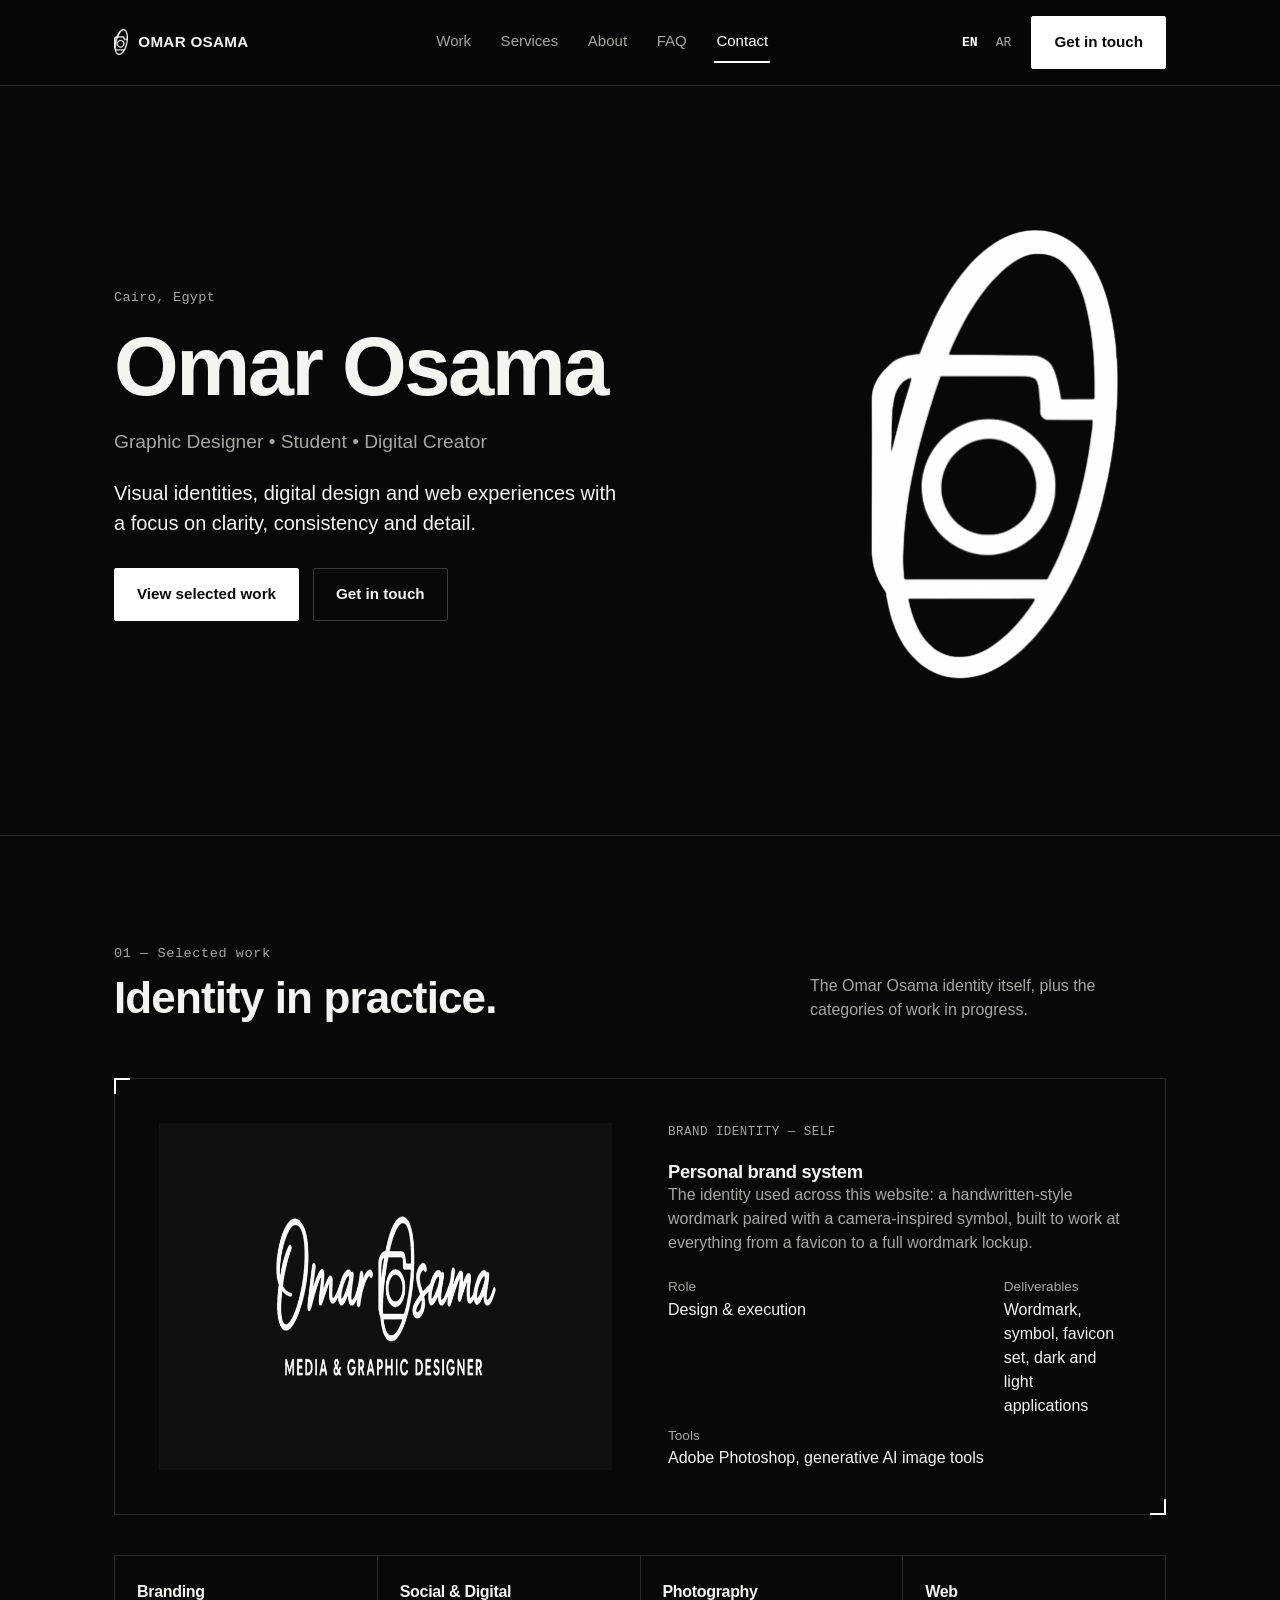
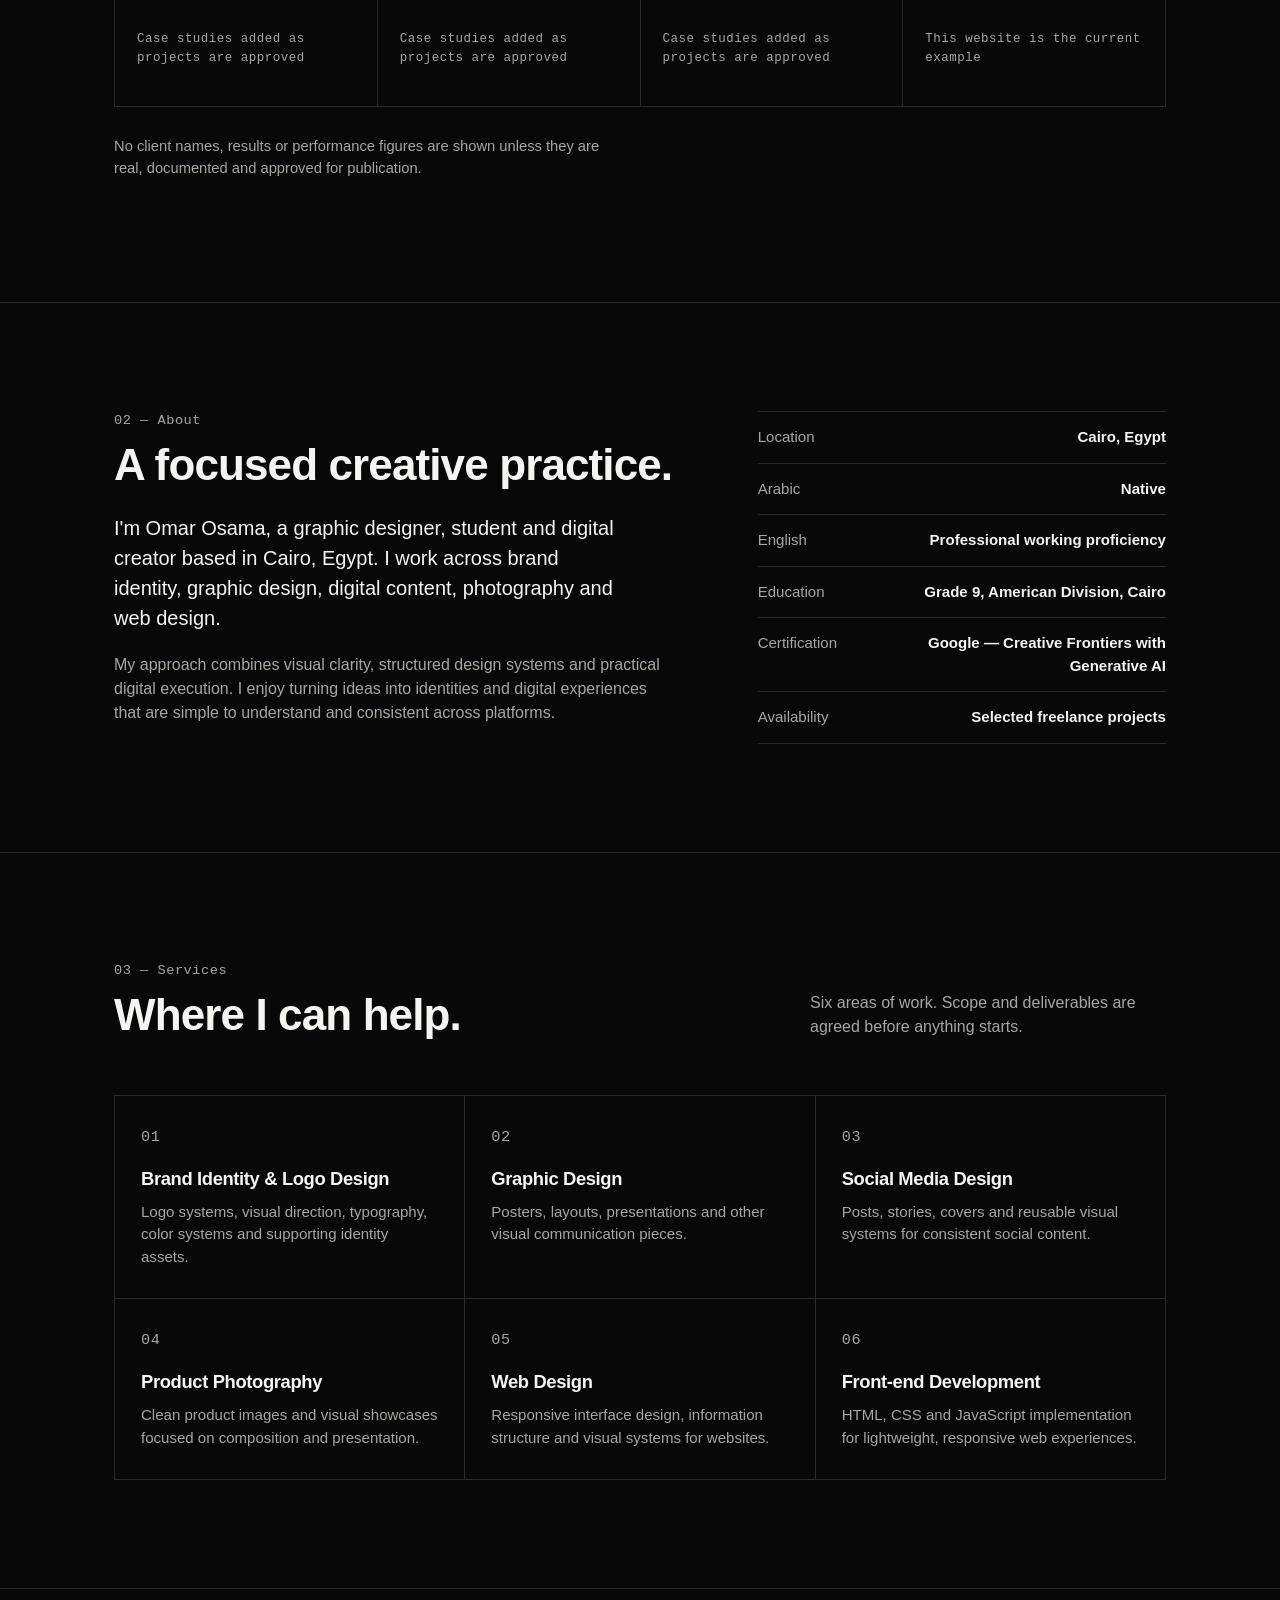
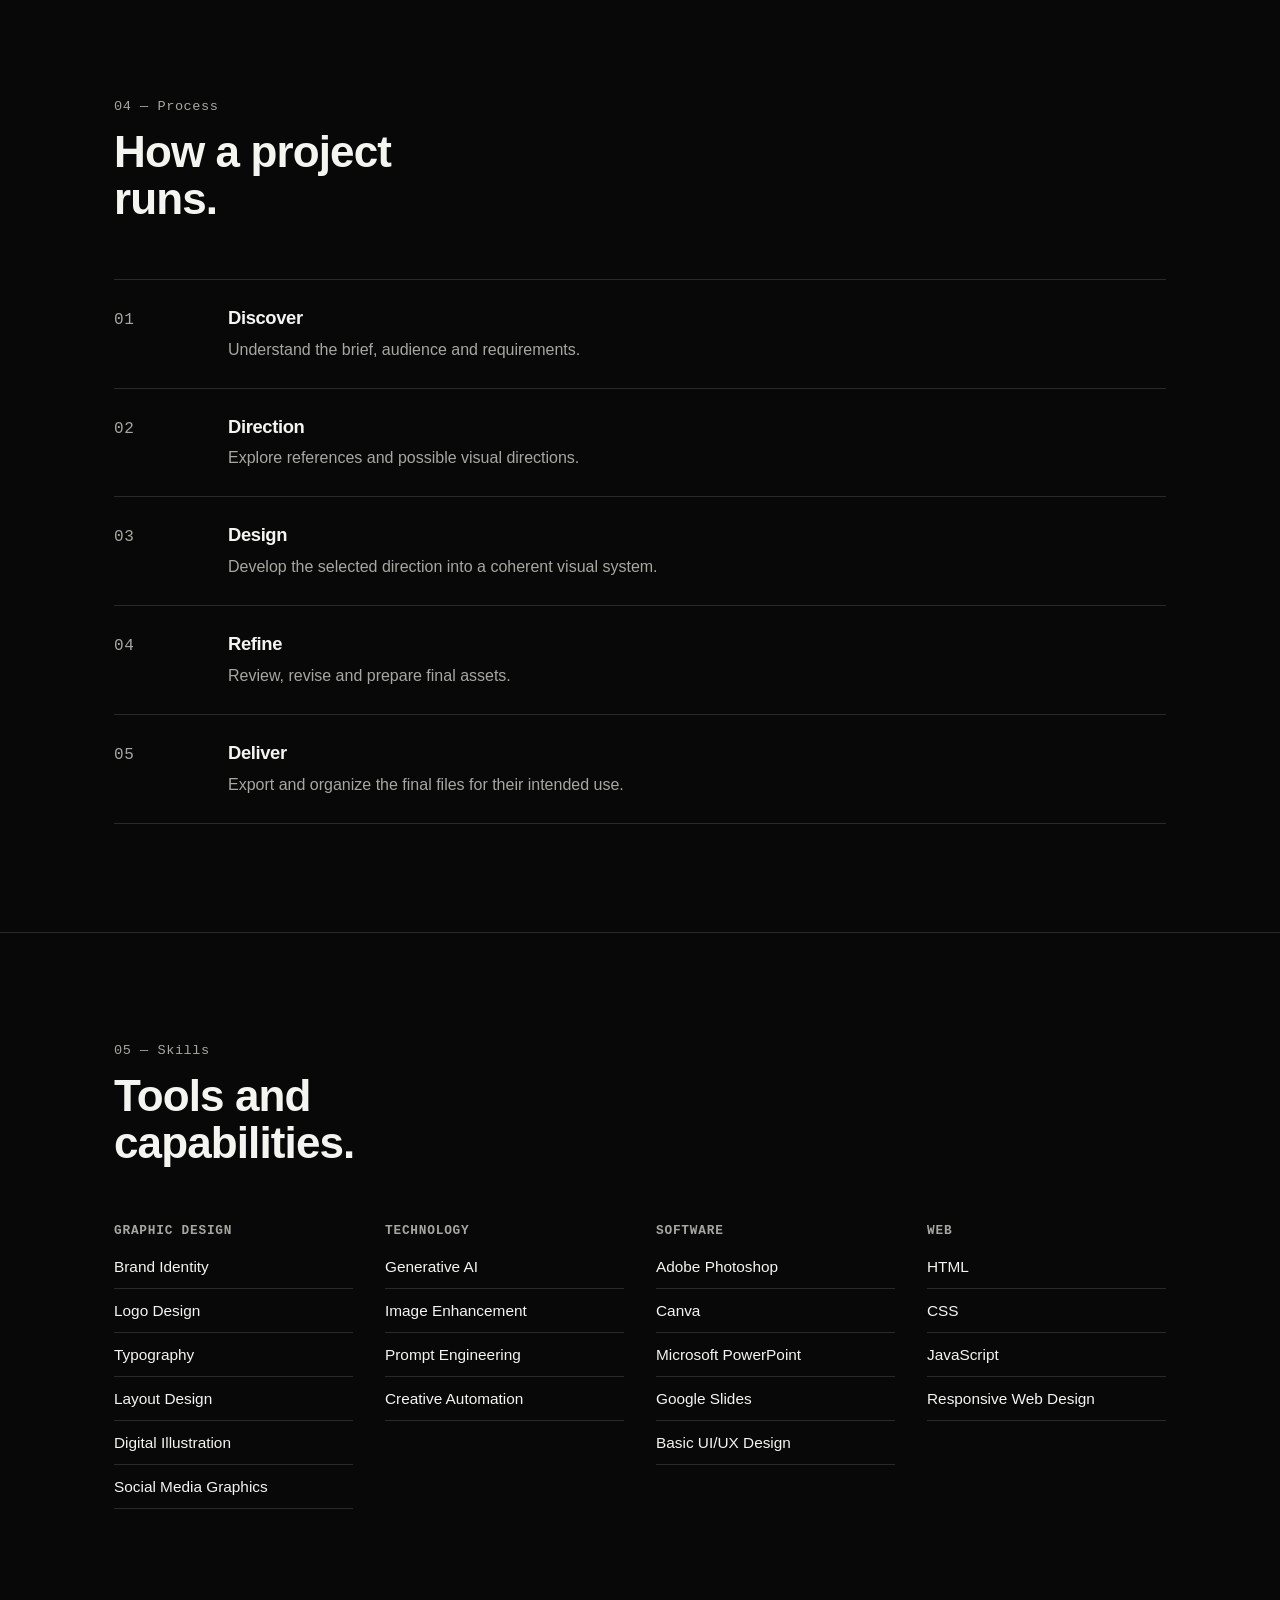
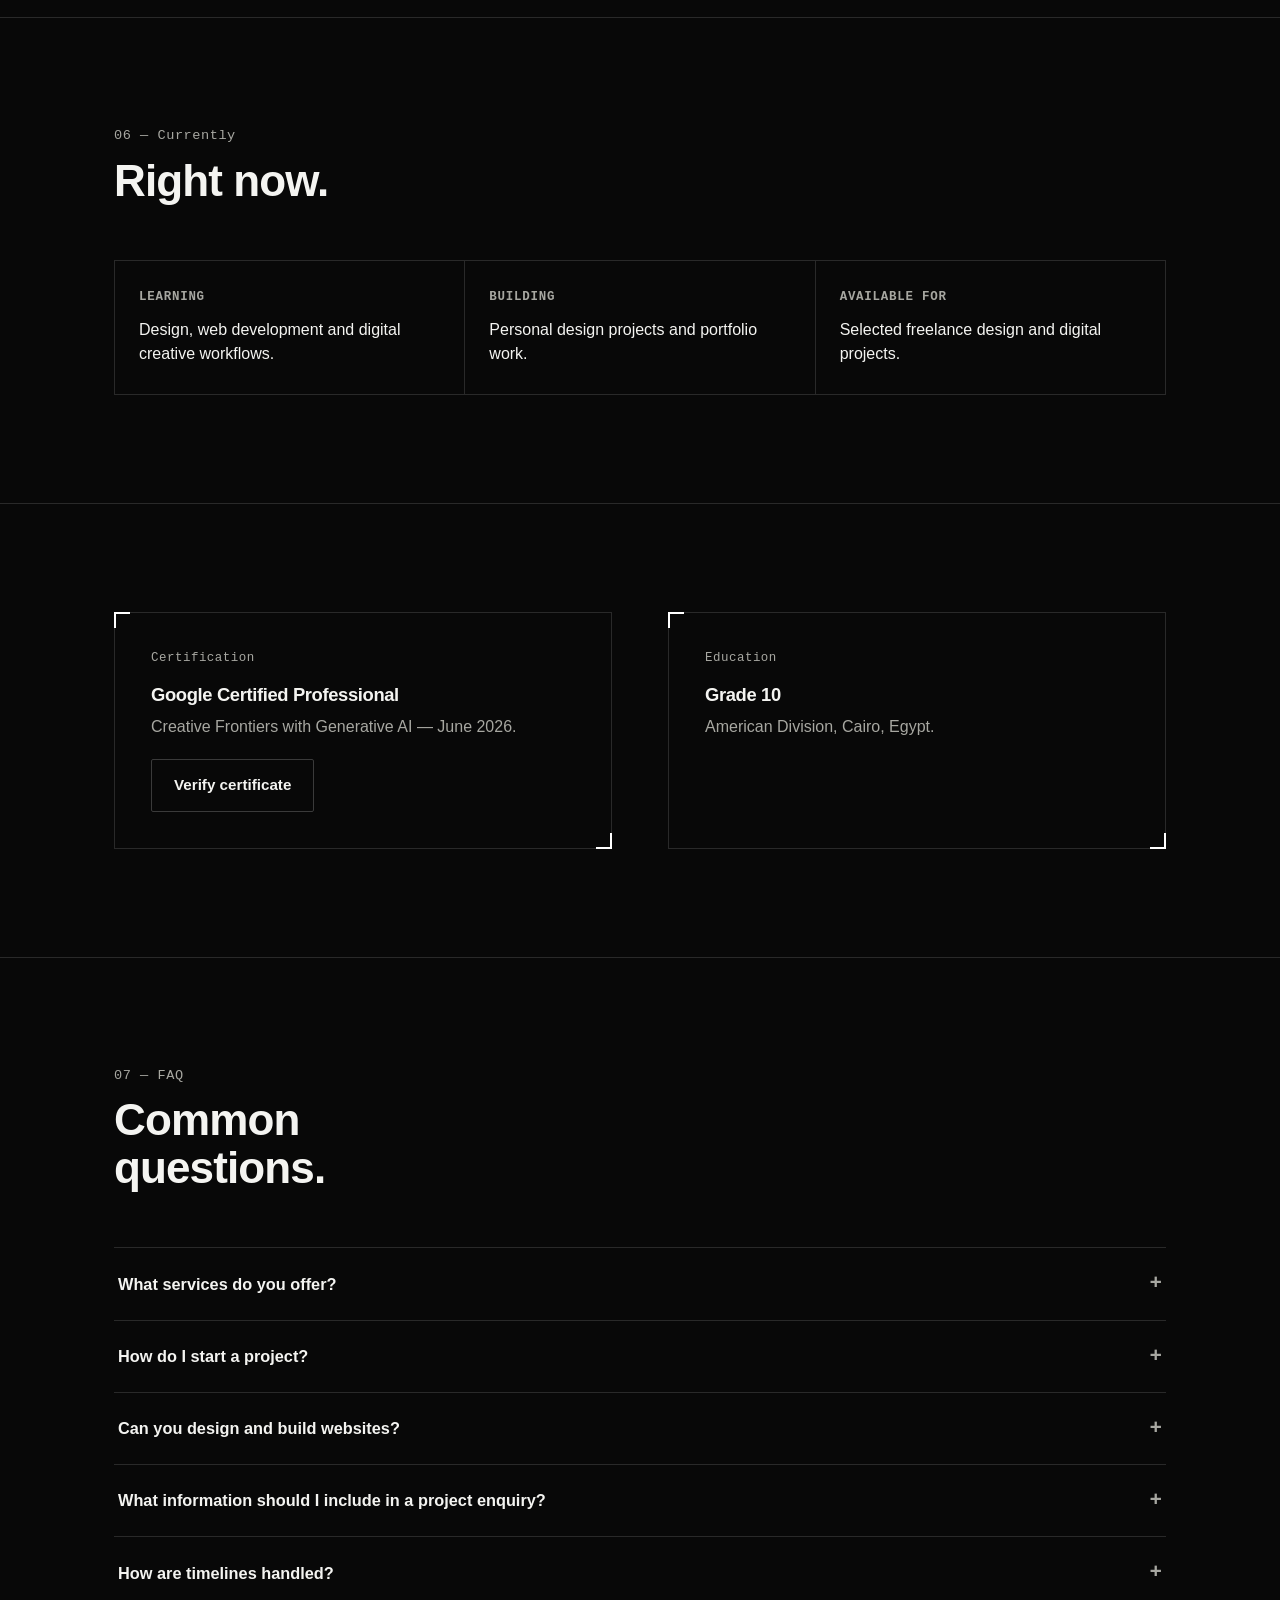
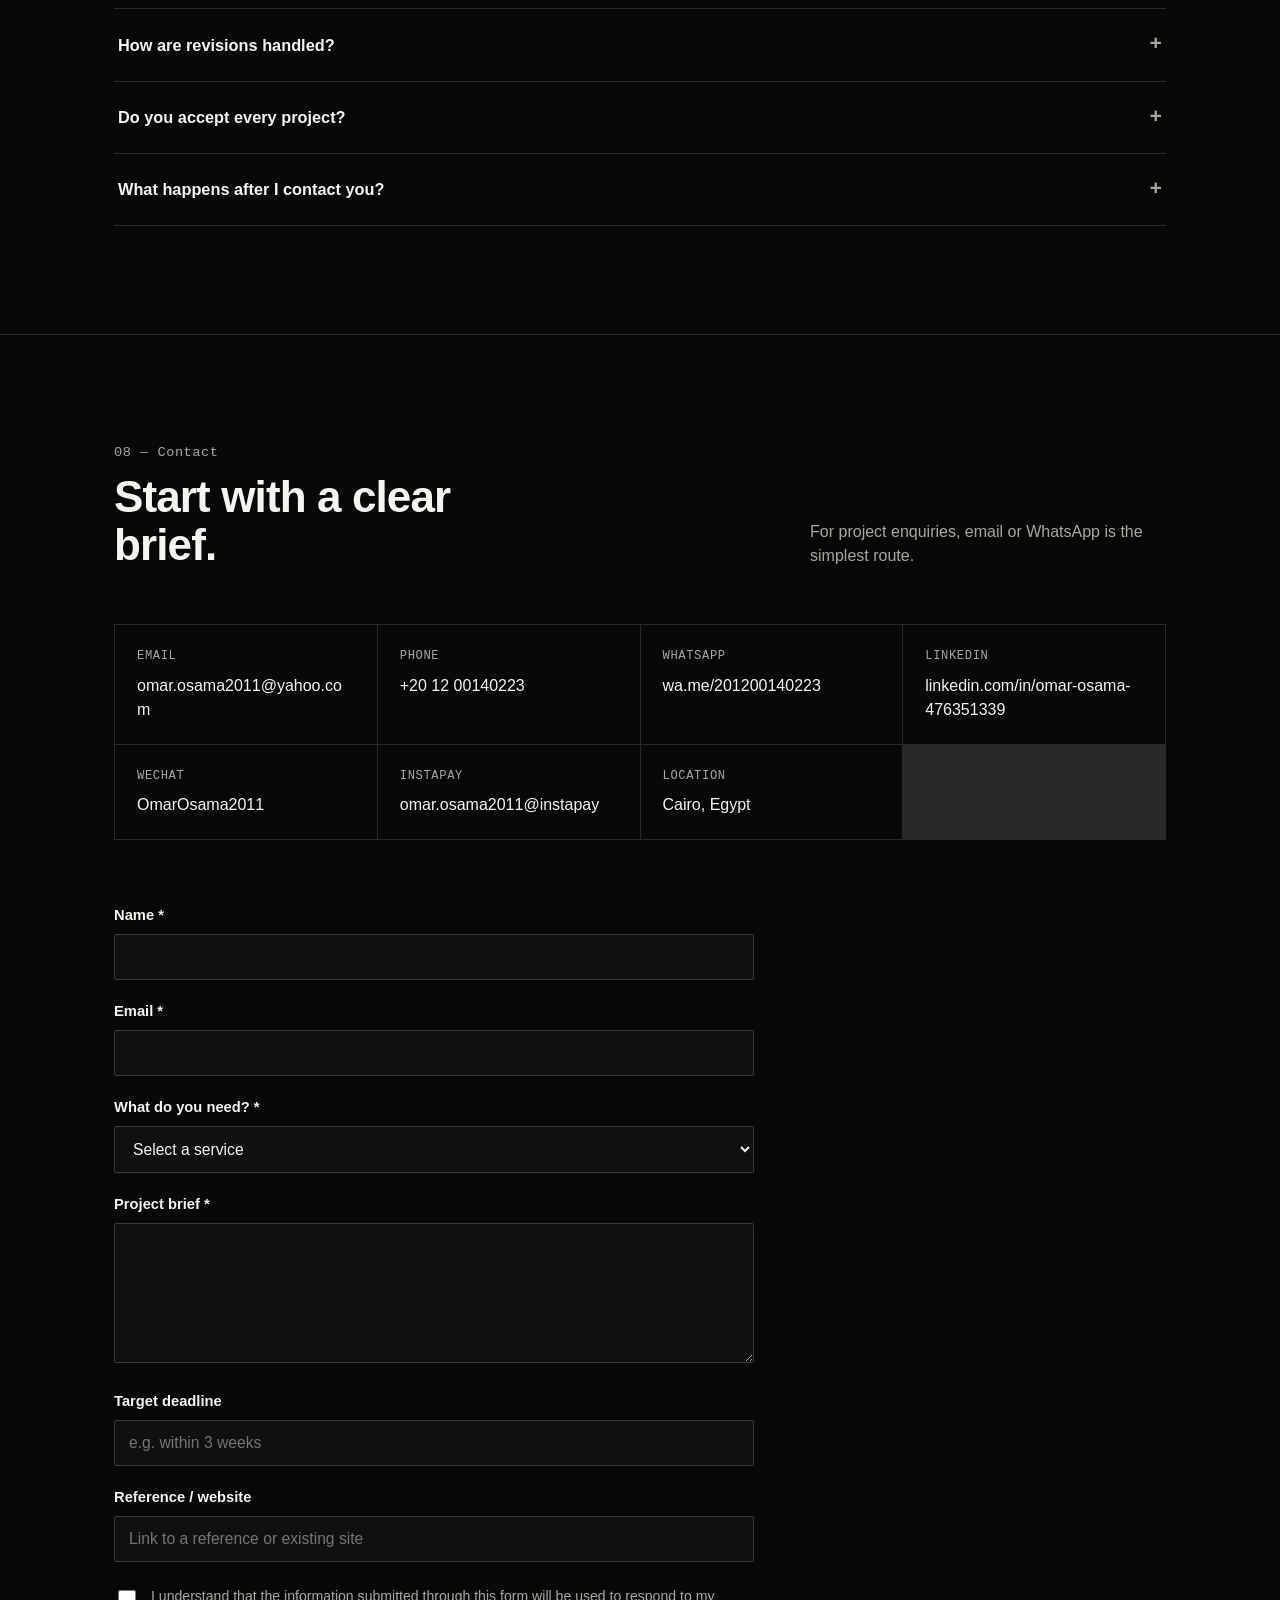
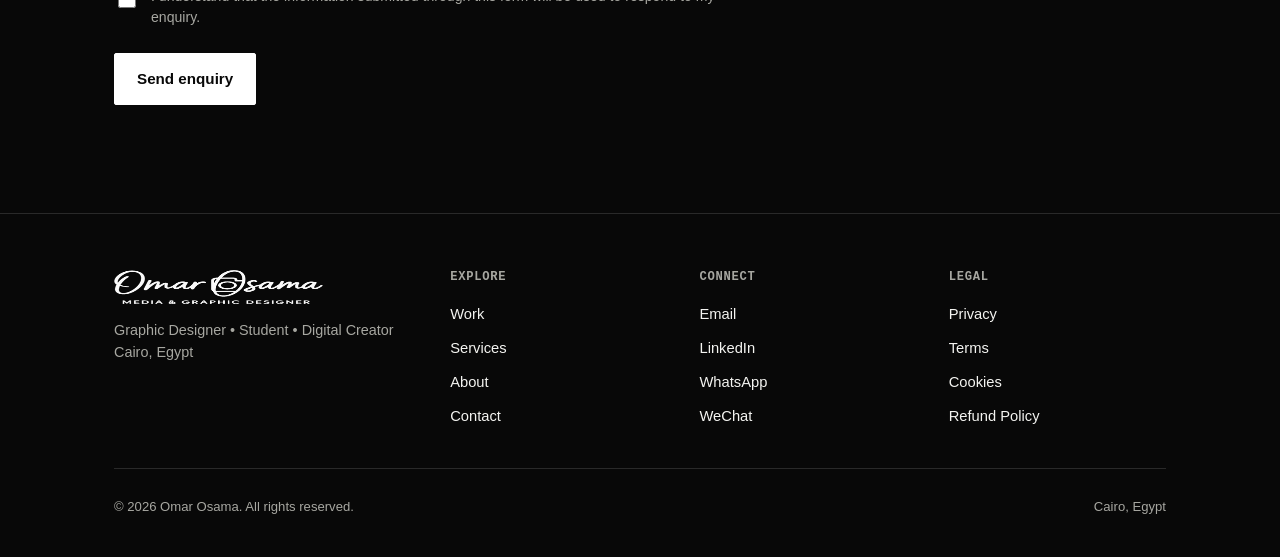
==== commit 2a8b6d27: "Update index.html" ====
--- a/index.html
+++ b/index.html
@@ -349,7 +349,7 @@
       </div>
       <div class="credential-card frame">
         <span class="frame-num">Education</span>
-        <h3>Grade 9</h3>
+        <h3>Grade 10</h3>
         <p>American Division, Cairo, Egypt.</p>
       </div>
     </div>
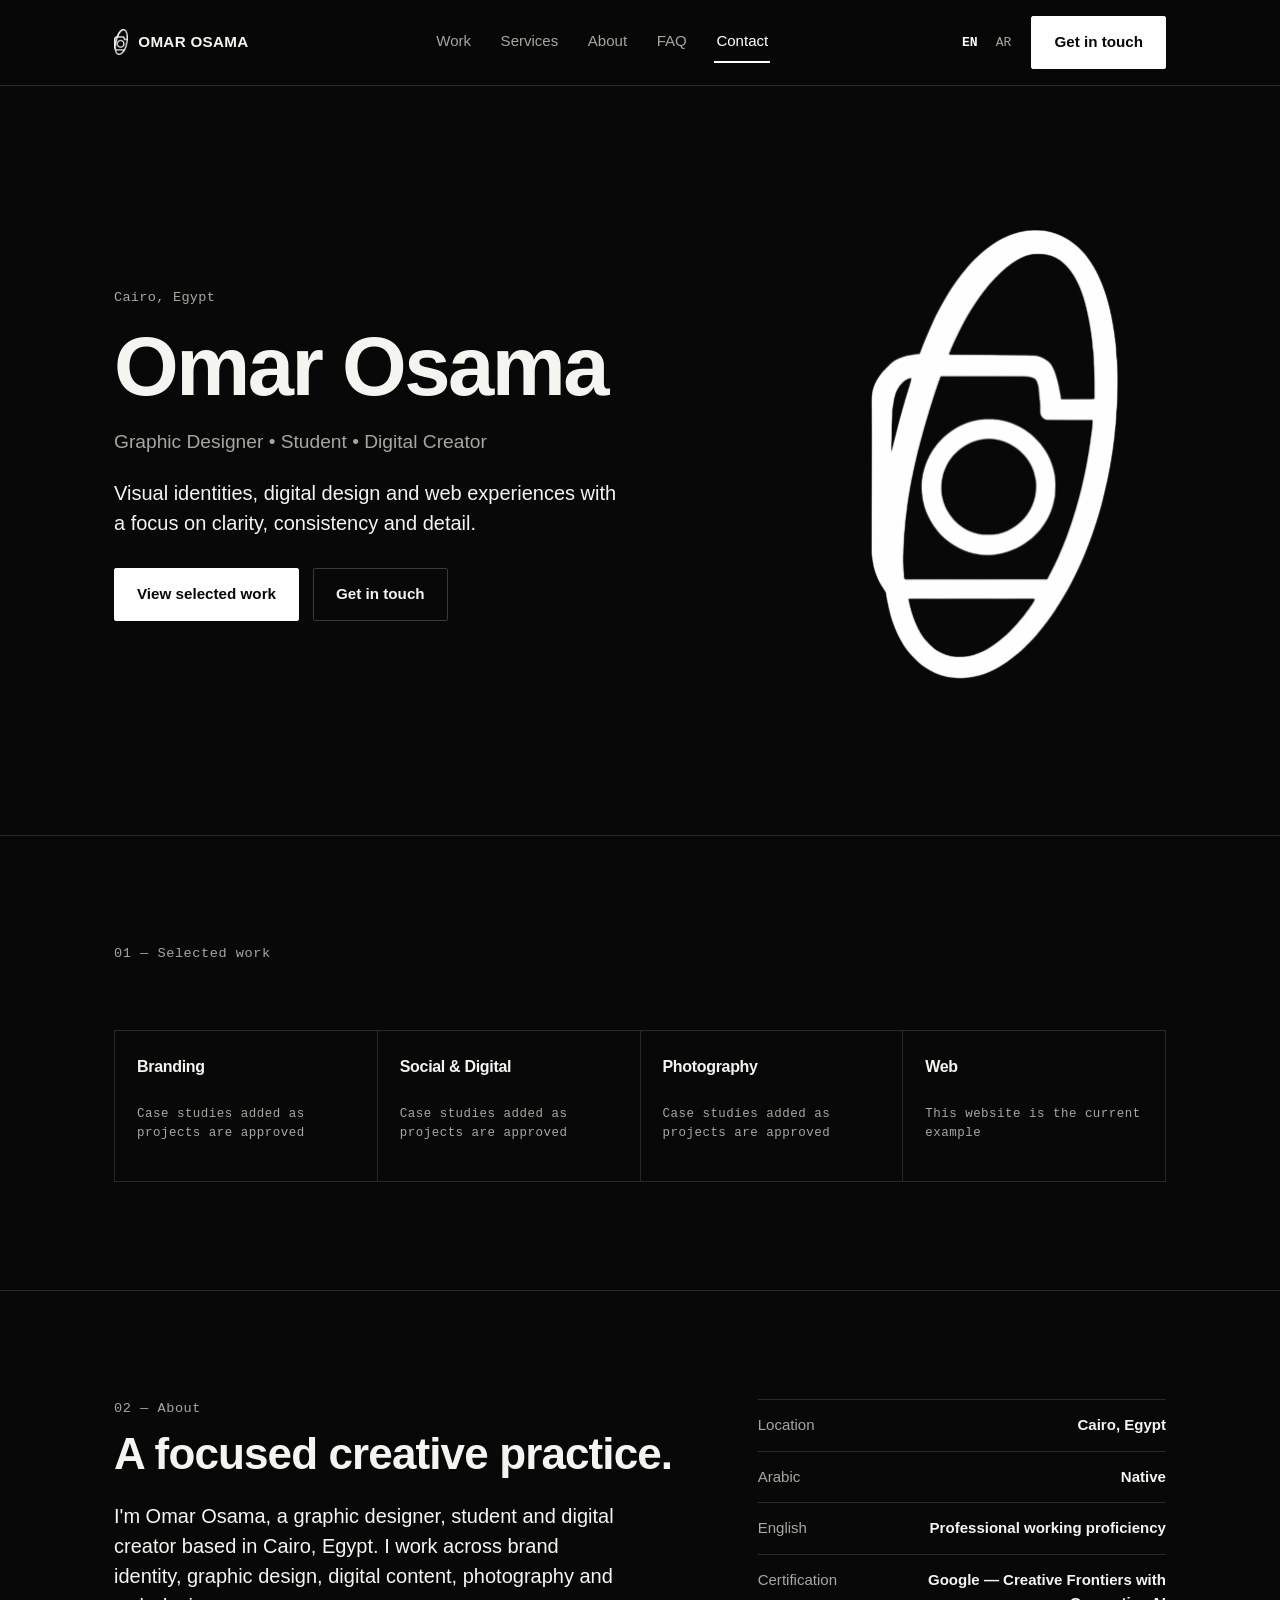
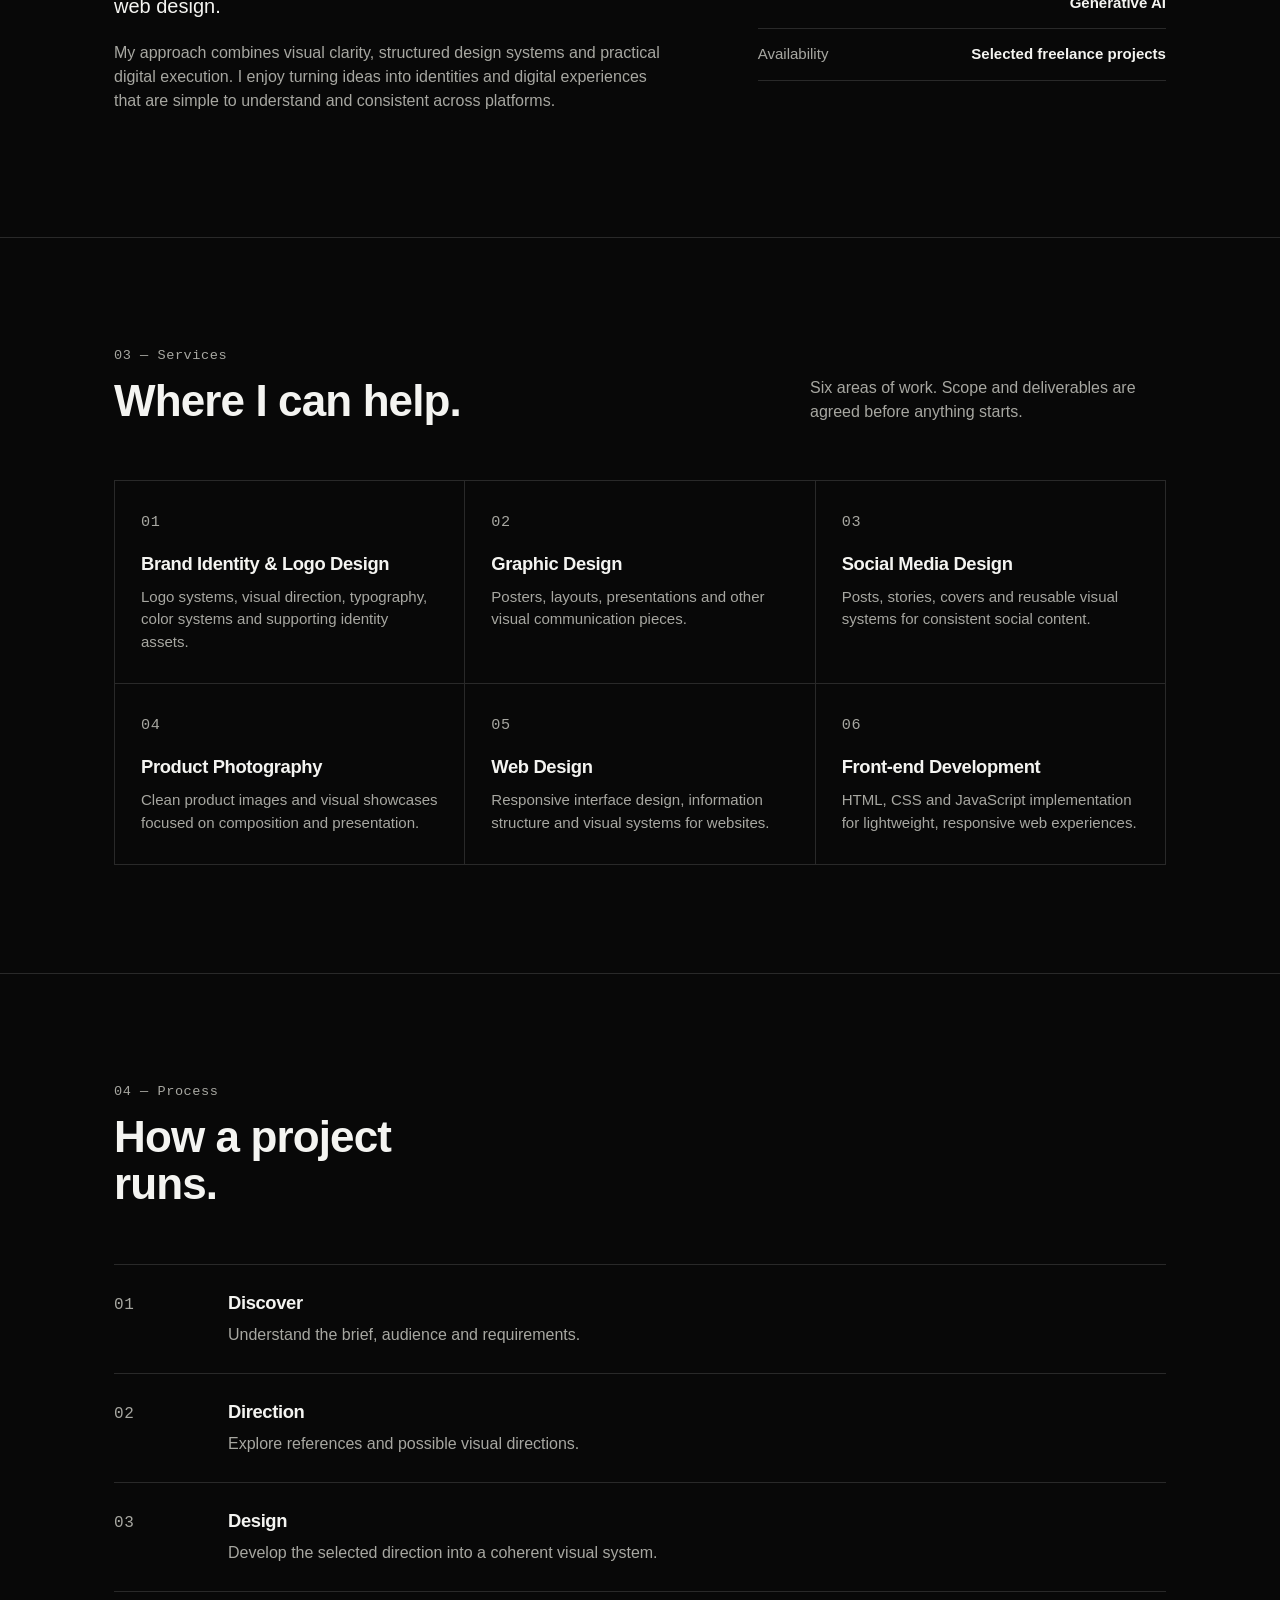
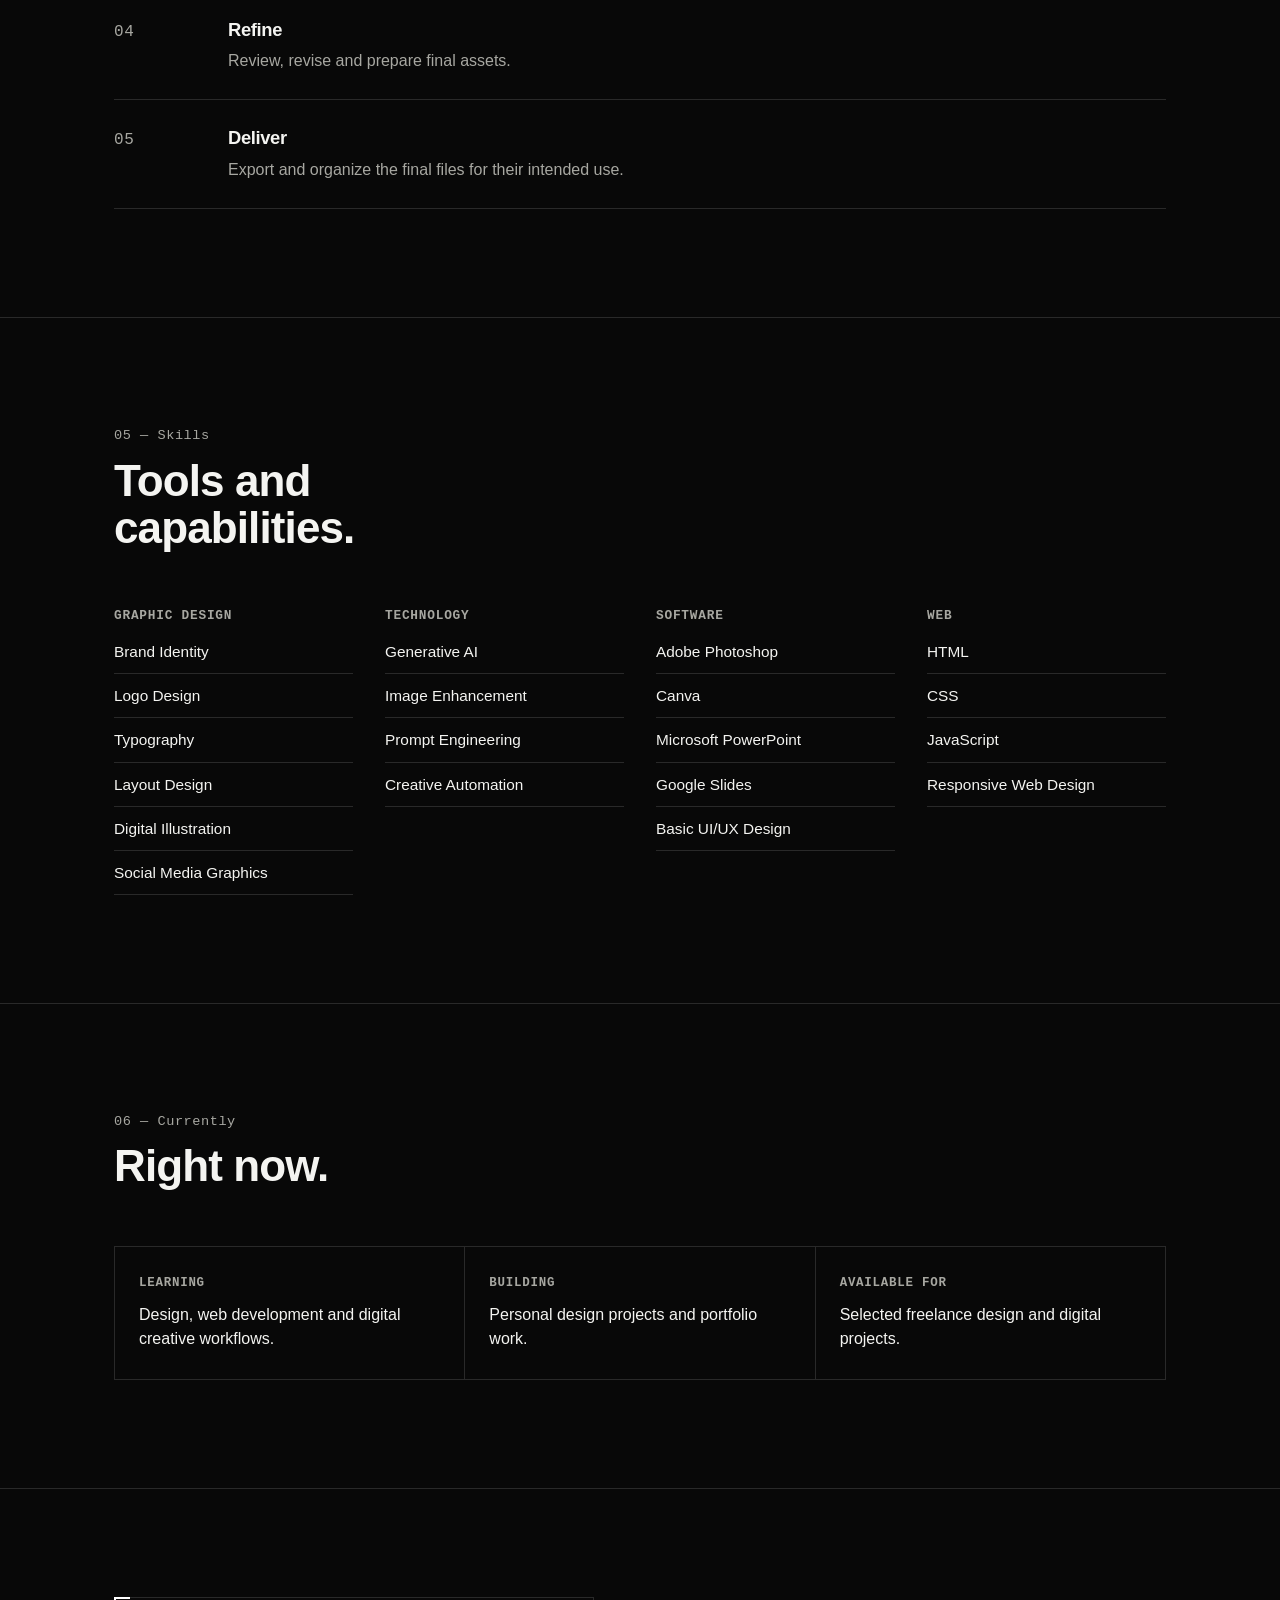
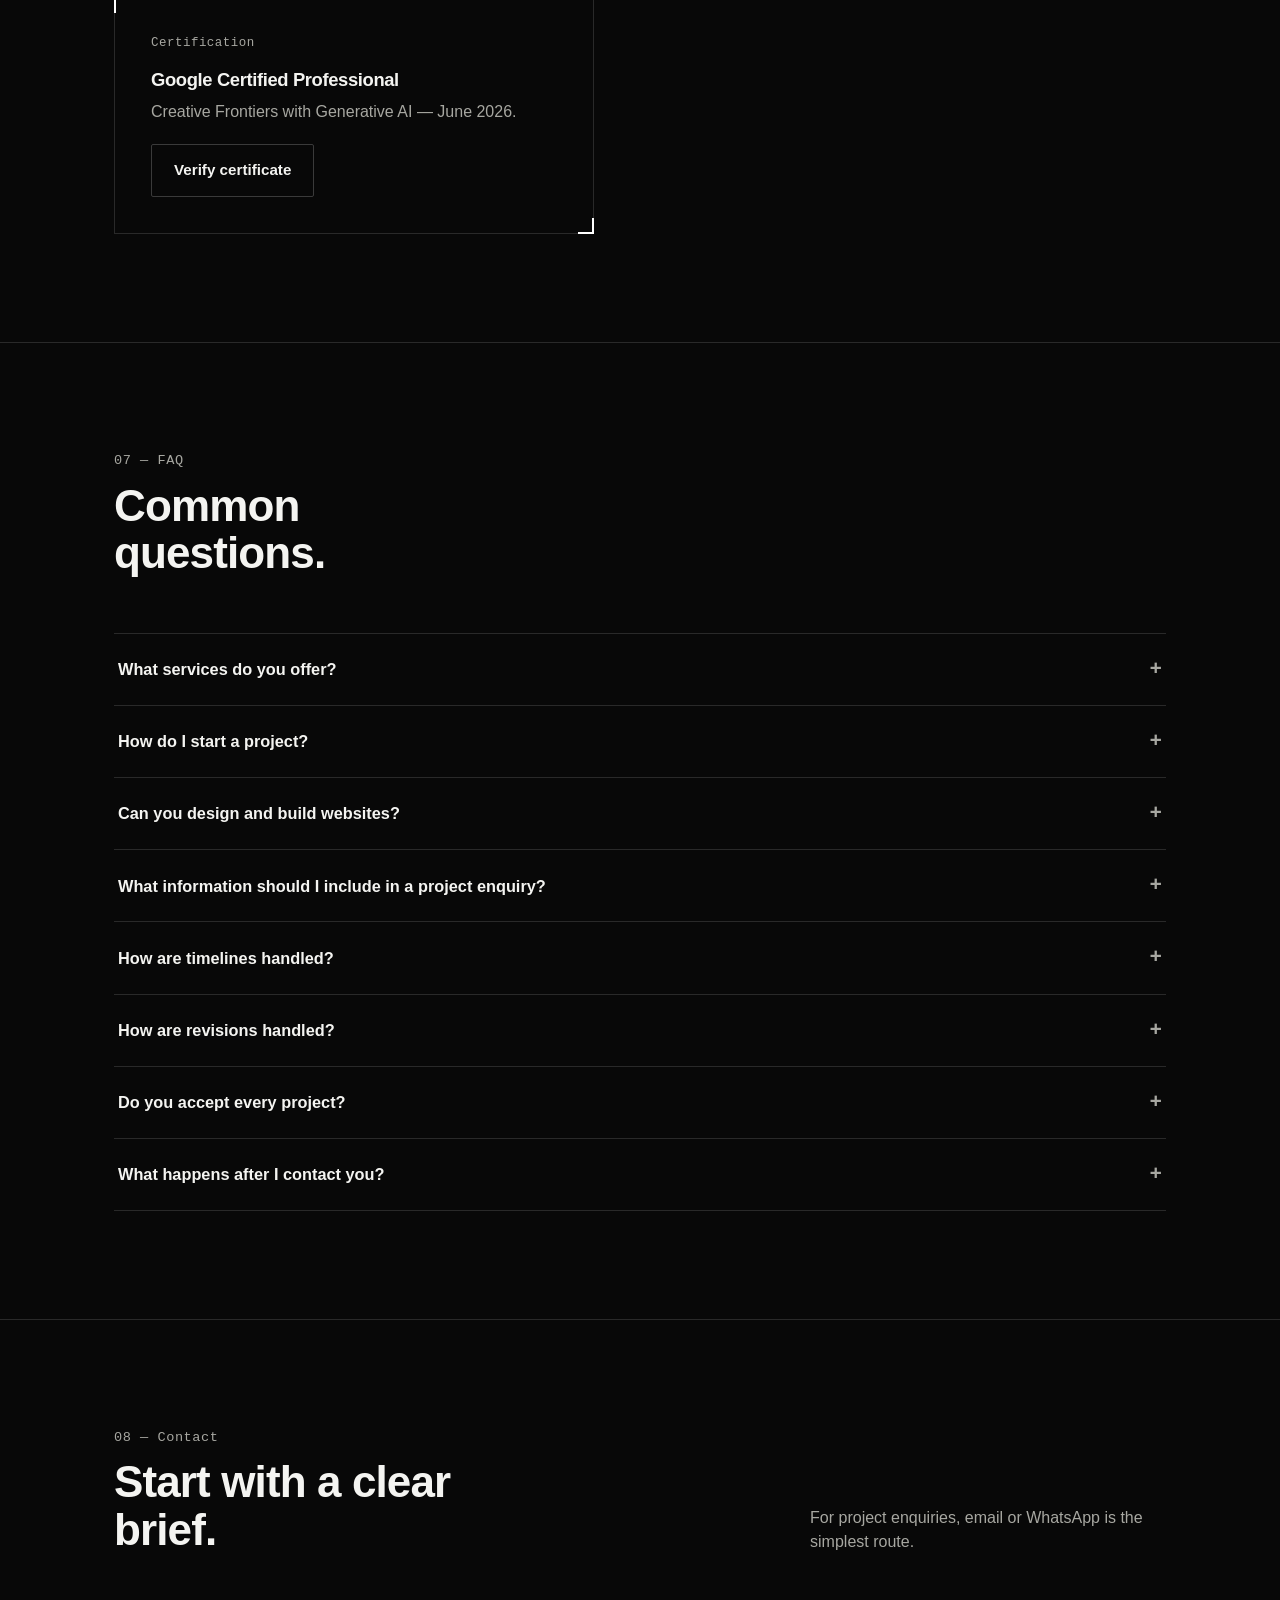
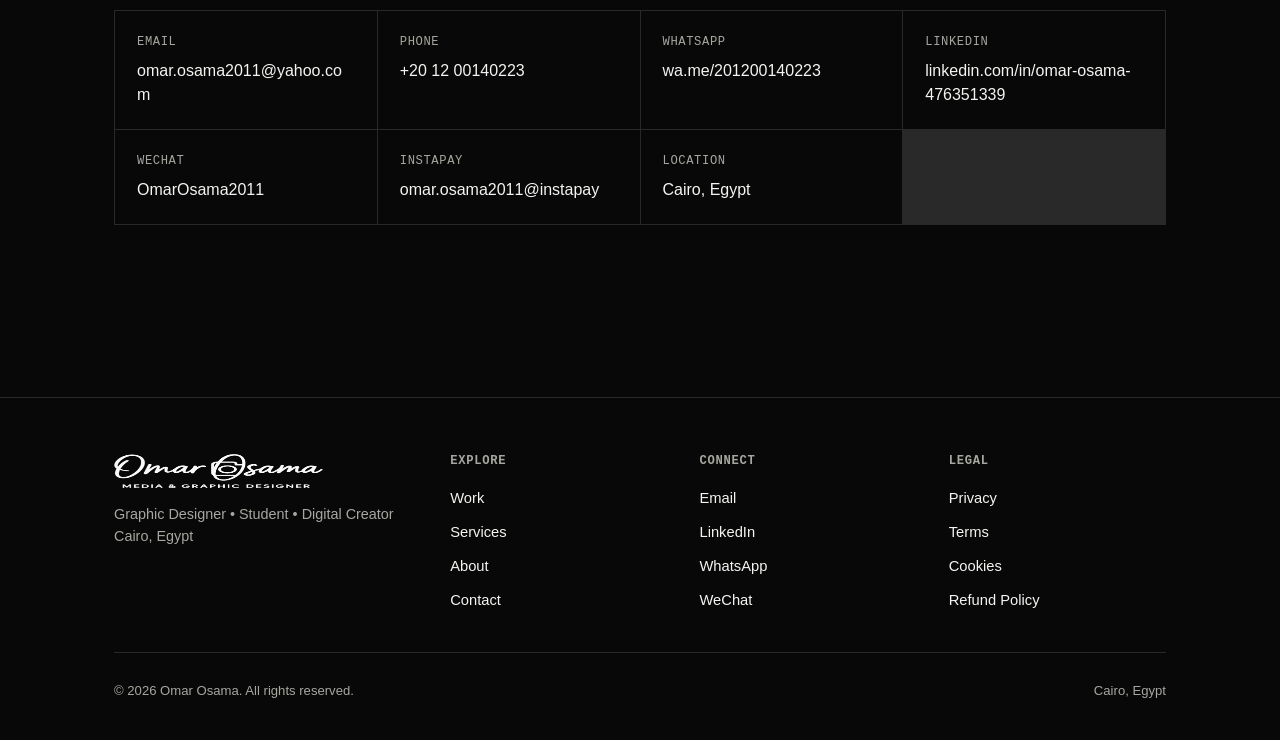
==== commit 18ddb32b: "Add files via upload" ====
--- a/index.html
+++ b/index.html
@@ -110,33 +110,13 @@
   </section>
 
   <!-- SELECTED WORK -->
-  <section id="work" aria-labelledby="work-heading">
+  <section id="work" aria-label="Selected work">
     <div class="container">
       <div class="section-head">
         <div>
           <span class="section-index frame-num">01 — Selected work</span>
-          <h2 id="work-heading">Identity in practice.</h2>
-        </div>
-        <p class="section-intro">The Omar Osama identity itself, plus the categories of work in progress.</p>
-      </div>
-
-      <article class="case-study frame">
-        <div class="case-visual">
-          <img src="assets/logo-white-header.png" alt="Omar Osama wordmark with camera-inspired symbol" loading="lazy" width="417" height="160">
-        </div>
-        <div class="case-body">
-          <div class="case-meta">
-            <span class="frame-num">Brand Identity — Self</span>
-          </div>
-          <h3>Personal brand system</h3>
-          <p>The identity used across this website: a handwritten-style wordmark paired with a camera-inspired symbol, built to work at everything from a favicon to a full wordmark lockup.</p>
-          <dl>
-            <div><dt>Role</dt><dd>Design &amp; execution</dd></div>
-            <div><dt>Deliverables</dt><dd>Wordmark, symbol, favicon set, dark and light applications</dd></div>
-            <div><dt>Tools</dt><dd>Adobe Photoshop, generative AI image tools</dd></div>
-          </dl>
-        </div>
-      </article>
+        </div>
+      </div>
 
       <div class="work-categories">
         <div class="work-category">
@@ -156,7 +136,6 @@
           <p class="frame-num status">This website is the current example</p>
         </div>
       </div>
-      <p class="work-note">No client names, results or performance figures are shown unless they are real, documented and approved for publication.</p>
     </div>
   </section>
 
@@ -173,7 +152,6 @@
         <div class="info-row"><span>Location</span><strong>Cairo, Egypt</strong></div>
         <div class="info-row"><span>Arabic</span><strong>Native</strong></div>
         <div class="info-row"><span>English</span><strong>Professional working proficiency</strong></div>
-        <div class="info-row"><span>Education</span><strong>Grade 9, American Division, Cairo</strong></div>
         <div class="info-row"><span>Certification</span><strong>Google — Creative Frontiers with Generative AI</strong></div>
         <div class="info-row"><span>Availability</span><strong>Selected freelance projects</strong></div>
       </div>
@@ -338,20 +316,15 @@
     </div>
   </section>
 
-  <!-- CERTIFICATION + EDUCATION -->
+  <!-- CERTIFICATION -->
   <section id="certification" aria-labelledby="certification-heading">
-    <div class="container two-up">
-      <div class="credential-card frame">
+    <div class="container">
+      <div class="credential-card frame" style="max-width:480px;">
         <span class="frame-num">Certification</span>
         <h3 id="certification-heading">Google Certified Professional</h3>
         <p>Creative Frontiers with Generative AI — June 2026.</p>
         <a class="button secondary" href="https://omp.dub.ai/certificate/pCsrvrHUGhyC" rel="noopener noreferrer" target="_blank">Verify certificate</a>
       </div>
-      <div class="credential-card frame">
-        <span class="frame-num">Education</span>
-        <h3>Grade 10</h3>
-        <p>American Division, Cairo, Egypt.</p>
-      </div>
     </div>
   </section>
 
@@ -371,7 +344,7 @@
         </details>
         <details class="faq-item">
           <summary>How do I start a project?</summary>
-          <p>Send a short brief by email or WhatsApp, or use the enquiry form below. Include what you need, your goals and any relevant references.</p>
+          <p>Send a short brief by email or WhatsApp. Include what you need, your goals and any relevant references.</p>
         </details>
         <details class="faq-item">
           <summary>Can you design and build websites?</summary>
@@ -443,54 +416,6 @@
         </div>
       </div>
 
-      <form class="form" id="enquiry-form" data-endpoint="" novalidate>
-        <div class="field">
-          <label for="f-name">Name *</label>
-          <input id="f-name" name="name" type="text" autocomplete="name" required>
-          <span class="field-error" role="alert"></span>
-        </div>
-        <div class="field">
-          <label for="f-email">Email *</label>
-          <input id="f-email" name="email" type="email" autocomplete="email" required>
-          <span class="field-error" role="alert"></span>
-        </div>
-        <div class="field">
-          <label for="f-need">What do you need? *</label>
-          <select id="f-need" name="service" required>
-            <option value="">Select a service</option>
-            <option>Brand Identity</option>
-            <option>Logo Design</option>
-            <option>Social Media Design</option>
-            <option>Graphic Design</option>
-            <option>Photography</option>
-            <option>Web Design</option>
-            <option>Front-end Development</option>
-            <option>Other</option>
-          </select>
-          <span class="field-error" role="alert"></span>
-        </div>
-        <div class="field">
-          <label for="f-brief">Project brief *</label>
-          <textarea id="f-brief" name="brief" required></textarea>
-          <span class="field-error" role="alert"></span>
-        </div>
-        <div class="field">
-          <label for="f-deadline">Target deadline</label>
-          <input id="f-deadline" name="deadline" type="text" placeholder="e.g. within 3 weeks">
-        </div>
-        <div class="field">
-          <label for="f-reference">Reference / website</label>
-          <input id="f-reference" name="reference" type="text" placeholder="Link to a reference or existing site">
-        </div>
-
-        <label class="consent">
-          <input type="checkbox" name="consent" required>
-          <span>I understand that the information submitted through this form will be used to respond to my enquiry.</span>
-        </label>
-
-        <button class="button" type="submit" data-label="Send enquiry">Send enquiry</button>
-        <div class="form-status" role="status" aria-live="polite"></div>
-      </form>
     </div>
   </section>
 
